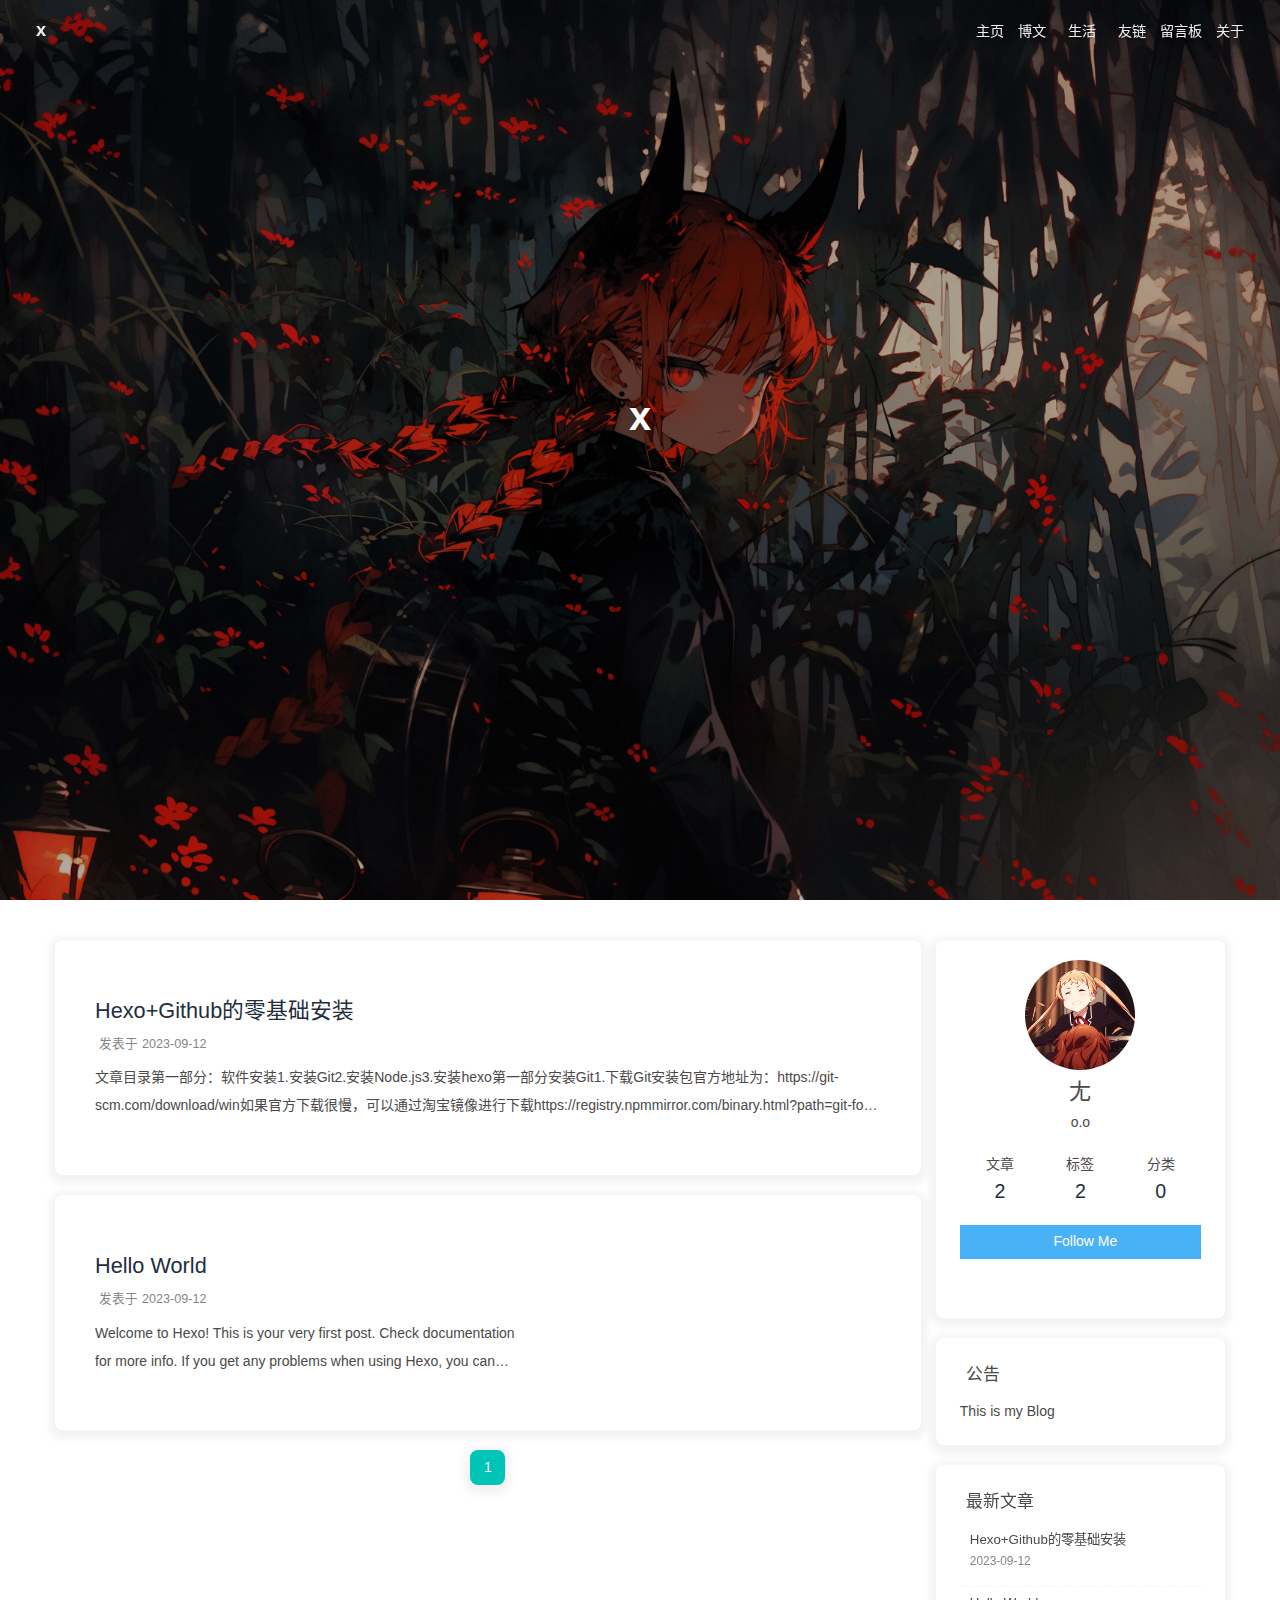
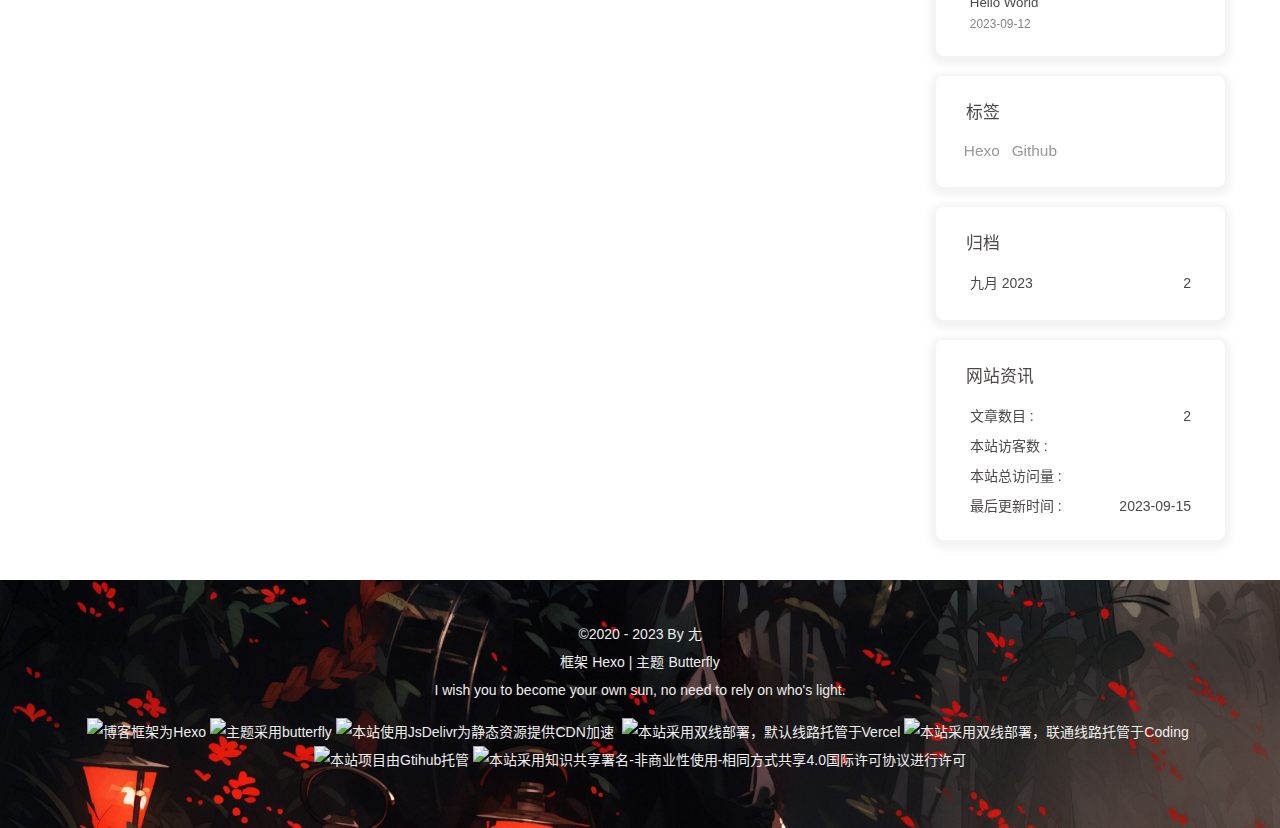
==== index.html @ 746f525b "Site updated: 2023-09-15 11:22:36" ====
<!DOCTYPE html><html lang="zh-CN" data-theme="light"><head><meta charset="UTF-8"><meta http-equiv="X-UA-Compatible" content="IE=edge"><meta name="viewport" content="width=device-width, initial-scale=1.0,viewport-fit=cover"><title>x</title><meta name="author" content="尢"><meta name="copyright" content="尢"><meta name="format-detection" content="telephone=no"><meta name="theme-color" content="#ffffff"><meta name="description" content="o.o">
<meta property="og:type" content="website">
<meta property="og:title" content="x">
<meta property="og:url" content="http://example.com/index.html">
<meta property="og:site_name" content="x">
<meta property="og:description" content="o.o">
<meta property="og:locale" content="zh_CN">
<meta property="og:image" content="http://example.com/img/2.gif">
<meta property="article:author" content="尢">
<meta name="twitter:card" content="summary">
<meta name="twitter:image" content="http://example.com/img/2.gif"><link rel="shortcut icon" href="/img/logo.png"><link rel="canonical" href="http://example.com/index.html"><link rel="preconnect" href="//cdn.jsdelivr.net"/><link rel="preconnect" href="//busuanzi.ibruce.info"/><link rel="stylesheet" href="/css/index.css"><link rel="stylesheet" href="https://cdn.jsdelivr.net/npm/@fortawesome/fontawesome-free/css/all.min.css" media="print" onload="this.media='all'"><link rel="stylesheet" href="https://cdn.jsdelivr.net/npm/@fancyapps/ui/dist/fancybox/fancybox.min.css" media="print" onload="this.media='all'"><script>const GLOBAL_CONFIG = {
  root: '/',
  algolia: undefined,
  localSearch: undefined,
  translate: undefined,
  noticeOutdate: undefined,
  highlight: {"plugin":"highlighjs","highlightCopy":true,"highlightLang":true,"highlightHeightLimit":false},
  copy: {
    success: '复制成功',
    error: '复制错误',
    noSupport: '浏览器不支持'
  },
  relativeDate: {
    homepage: false,
    post: false
  },
  runtime: '',
  dateSuffix: {
    just: '刚刚',
    min: '分钟前',
    hour: '小时前',
    day: '天前',
    month: '个月前'
  },
  copyright: undefined,
  lightbox: 'fancybox',
  Snackbar: undefined,
  source: {
    justifiedGallery: {
      js: 'https://cdn.jsdelivr.net/npm/flickr-justified-gallery/dist/fjGallery.min.js',
      css: 'https://cdn.jsdelivr.net/npm/flickr-justified-gallery/dist/fjGallery.min.css'
    }
  },
  isPhotoFigcaption: false,
  islazyload: false,
  isAnchor: false,
  percent: {
    toc: true,
    rightside: false,
  },
  autoDarkmode: false
}</script><script id="config-diff">var GLOBAL_CONFIG_SITE = {
  title: 'x',
  isPost: false,
  isHome: true,
  isHighlightShrink: false,
  isToc: false,
  postUpdate: '2023-09-15 11:22:35'
}</script><noscript><style type="text/css">
  #nav {
    opacity: 1
  }
  .justified-gallery img {
    opacity: 1
  }

  #recent-posts time,
  #post-meta time {
    display: inline !important
  }
</style></noscript><script>(win=>{
    win.saveToLocal = {
      set: function setWithExpiry(key, value, ttl) {
        if (ttl === 0) return
        const now = new Date()
        const expiryDay = ttl * 86400000
        const item = {
          value: value,
          expiry: now.getTime() + expiryDay,
        }
        localStorage.setItem(key, JSON.stringify(item))
      },

      get: function getWithExpiry(key) {
        const itemStr = localStorage.getItem(key)

        if (!itemStr) {
          return undefined
        }
        const item = JSON.parse(itemStr)
        const now = new Date()

        if (now.getTime() > item.expiry) {
          localStorage.removeItem(key)
          return undefined
        }
        return item.value
      }
    }
  
    win.getScript = url => new Promise((resolve, reject) => {
      const script = document.createElement('script')
      script.src = url
      script.async = true
      script.onerror = reject
      script.onload = script.onreadystatechange = function() {
        const loadState = this.readyState
        if (loadState && loadState !== 'loaded' && loadState !== 'complete') return
        script.onload = script.onreadystatechange = null
        resolve()
      }
      document.head.appendChild(script)
    })
  
    win.getCSS = (url,id = false) => new Promise((resolve, reject) => {
      const link = document.createElement('link')
      link.rel = 'stylesheet'
      link.href = url
      if (id) link.id = id
      link.onerror = reject
      link.onload = link.onreadystatechange = function() {
        const loadState = this.readyState
        if (loadState && loadState !== 'loaded' && loadState !== 'complete') return
        link.onload = link.onreadystatechange = null
        resolve()
      }
      document.head.appendChild(link)
    })
  
      win.activateDarkMode = function () {
        document.documentElement.setAttribute('data-theme', 'dark')
        if (document.querySelector('meta[name="theme-color"]') !== null) {
          document.querySelector('meta[name="theme-color"]').setAttribute('content', '#0d0d0d')
        }
      }
      win.activateLightMode = function () {
        document.documentElement.setAttribute('data-theme', 'light')
        if (document.querySelector('meta[name="theme-color"]') !== null) {
          document.querySelector('meta[name="theme-color"]').setAttribute('content', '#ffffff')
        }
      }
      const t = saveToLocal.get('theme')
    
          if (t === 'dark') activateDarkMode()
          else if (t === 'light') activateLightMode()
        
      const asideStatus = saveToLocal.get('aside-status')
      if (asideStatus !== undefined) {
        if (asideStatus === 'hide') {
          document.documentElement.classList.add('hide-aside')
        } else {
          document.documentElement.classList.remove('hide-aside')
        }
      }
    
    const detectApple = () => {
      if(/iPad|iPhone|iPod|Macintosh/.test(navigator.userAgent)){
        document.documentElement.classList.add('apple')
      }
    }
    detectApple()
    })(window)</script><link rel="stylesheet" href="/css/shadow.css"><link rel="stylesheet" href="https://cdn.jsdelivr.net/gh/sviptzk/[email protected]/butterfly/css/plugins.min.css"><meta name="generator" content="Hexo 6.3.0"></head><body><div id="web_bg"></div><div id="sidebar"><div id="menu-mask"></div><div id="sidebar-menus"><div class="avatar-img is-center"><img src="/img/2.gif" onerror="onerror=null;src='/img/friend_404.gif'" alt="avatar"/></div><div class="sidebar-site-data site-data is-center"><a href="/archives/"><div class="headline">文章</div><div class="length-num">2</div></a><a href="/tags/"><div class="headline">标签</div><div class="length-num">2</div></a><a href="/categories/"><div class="headline">分类</div><div class="length-num">0</div></a></div><hr class="custom-hr"/><div class="menus_items"><div class="menus_item"><a class="site-page" href="/"><i class="fa-fw fa fa-home"></i><span> 主页</span></a></div><div class="menus_item"><a class="site-page group" href="javascript:void(0);"><i class="fa-fw fa fa-graduation-cap"></i><span> 博文</span><i class="fas fa-chevron-down"></i></a><ul class="menus_item_child"><li><a class="site-page child" href="/%E5%BD%92%E6%A1%A3"><i class="fa-fw /archives/"></i><span> 0</span></a></li><li><a class="site-page child" href="/%E5%88%86%E7%B1%BB"><i class="fa-fw /categories/"></i><span> 1</span></a></li><li><a class="site-page child" href="/%E6%A0%87%E7%AD%BE"><i class="fa-fw /tags/"></i><span> 2</span></a></li></ul></div><div class="menus_item"><a class="site-page group" href="javascript:void(0);"><i class="fa-fw fa fa-diamond"></i><span> 生活</span><i class="fas fa-chevron-down"></i></a><ul class="menus_item_child"><li><a class="site-page child" href="/%E8%AF%B4%E8%AF%B4"><i class="fa-fw /shuoshuo/"></i><span> 0</span></a></li><li><a class="site-page child" href="/%E7%9B%B8%E5%86%8C"><i class="fa-fw /photos/"></i><span> 1</span></a></li></ul></div><div class="menus_item"><a class="site-page" href="/links/"><i class="fa-fw fa fa-link"></i><span> 友链</span></a></div><div class="menus_item"><a class="site-page" href="/comment/"><i class="fa-fw fa fa-paper-plane"></i><span> 留言板</span></a></div><div class="menus_item"><a class="site-page" href="/about/"><i class="fa-fw fa fa-heart"></i><span> 关于</span></a></div></div></div></div><div class="page" id="body-wrap"><header class="full_page" id="page-header" style="background-image: url('/img/1.jpg')"><nav id="nav"><span id="blog-info"><a href="/" title="x"><span class="site-name">x</span></a></span><div id="menus"><div class="menus_items"><div class="menus_item"><a class="site-page" href="/"><i class="fa-fw fa fa-home"></i><span> 主页</span></a></div><div class="menus_item"><a class="site-page group" href="javascript:void(0);"><i class="fa-fw fa fa-graduation-cap"></i><span> 博文</span><i class="fas fa-chevron-down"></i></a><ul class="menus_item_child"><li><a class="site-page child" href="/%E5%BD%92%E6%A1%A3"><i class="fa-fw /archives/"></i><span> 0</span></a></li><li><a class="site-page child" href="/%E5%88%86%E7%B1%BB"><i class="fa-fw /categories/"></i><span> 1</span></a></li><li><a class="site-page child" href="/%E6%A0%87%E7%AD%BE"><i class="fa-fw /tags/"></i><span> 2</span></a></li></ul></div><div class="menus_item"><a class="site-page group" href="javascript:void(0);"><i class="fa-fw fa fa-diamond"></i><span> 生活</span><i class="fas fa-chevron-down"></i></a><ul class="menus_item_child"><li><a class="site-page child" href="/%E8%AF%B4%E8%AF%B4"><i class="fa-fw /shuoshuo/"></i><span> 0</span></a></li><li><a class="site-page child" href="/%E7%9B%B8%E5%86%8C"><i class="fa-fw /photos/"></i><span> 1</span></a></li></ul></div><div class="menus_item"><a class="site-page" href="/links/"><i class="fa-fw fa fa-link"></i><span> 友链</span></a></div><div class="menus_item"><a class="site-page" href="/comment/"><i class="fa-fw fa fa-paper-plane"></i><span> 留言板</span></a></div><div class="menus_item"><a class="site-page" href="/about/"><i class="fa-fw fa fa-heart"></i><span> 关于</span></a></div></div><div id="toggle-menu"><a class="site-page" href="javascript:void(0);"><i class="fas fa-bars fa-fw"></i></a></div></div></nav><div id="site-info"><h1 id="site-title">x</h1><div id="site_social_icons"><a class="social-icon" href="https://github.com/gdyou" target="_blank" title="Github"><i class="fab fa-github"></i></a><a class="social-icon" href="mailto:1973807205@qq.com" target="_blank" title="Email"><i class="fas fa-envelope"></i></a></div></div><div id="scroll-down"><i class="fas fa-angle-down scroll-down-effects"></i></div></header><main class="layout" id="content-inner"><div class="recent-posts" id="recent-posts"><div class="recent-post-item"><div class="recent-post-info no-cover"><a class="article-title" href="/2023/09/12/Java%E5%AD%A6%E4%B9%A0/" title="Hexo+Github的零基础安装">Hexo+Github的零基础安装</a><div class="article-meta-wrap"><span class="post-meta-date"><i class="far fa-calendar-alt"></i><span class="article-meta-label">发表于</span><time datetime="2023-09-12T15:02:37.000Z" title="发表于 2023-09-12 23:02:37">2023-09-12</time></span></div><div class="content">文章目录第一部分：软件安装1.安装Git2.安装Node.js3.安装hexo第一部分安装Git1.下载Git安装包官方地址为：https://git-scm.com/download/win如果官方下载很慢，可以通过淘宝镜像进行下载https://registry.npmmirror.com/binary.html?path=git-for-windows/
2.下载完成后，双击下载 
3.选择安装目录 
4.选择组件 
5.开始菜单目录名设置 
6.选择使用命令行
7.以下三步默认，直接点击下一步
8.安装完成
9.检验是否安装成功1.右击鼠标会出现以下gitbash等打开方式2.按住Win+r键，打开cmd，输入：
1git -v

安装Node.js1.下载Node.js安装包官方地址:https://nodejs.org/en 
2.下载完成后，双击下载 
3.选择安装目录，并成功安装 
4.检验是否安装成功按住Win+r键，打开cmd，输入：
1node -v
</div></div></div><div class="recent-post-item"><div class="recent-post-info"><a class="article-title" href="/2023/09/12/hello-world/" title="Hello World">Hello World</a><div class="article-meta-wrap"><span class="post-meta-date"><i class="far fa-calendar-alt"></i><span class="article-meta-label">发表于</span><time datetime="2023-09-12T13:14:47.873Z" title="发表于 2023-09-12 21:14:47">2023-09-12</time></span></div><div class="content">Welcome to Hexo! This is your very first post. Check documentation for more info. If you get any problems when using Hexo, you can find the answer in troubleshooting or you can ask me on GitHub.
Quick StartCreate a new post1$ hexo new &quot;My New Post&quot;

More info: Writing
Run server1$ hexo server

More info: Server
Generate static files1$ hexo generate

More info: Generating
Deploy to remote sites1$ hexo deploy

More info: Deployment
</div></div></div><nav id="pagination"><div class="pagination"><span class="page-number current">1</span></div></nav></div><div class="aside-content" id="aside-content"><div class="card-widget card-info"><div class="is-center"><div class="avatar-img"><img src="/img/2.gif" onerror="this.onerror=null;this.src='/img/friend_404.gif'" alt="avatar"/></div><div class="author-info__name">尢</div><div class="author-info__description">o.o</div></div><div class="card-info-data site-data is-center"><a href="/archives/"><div class="headline">文章</div><div class="length-num">2</div></a><a href="/tags/"><div class="headline">标签</div><div class="length-num">2</div></a><a href="/categories/"><div class="headline">分类</div><div class="length-num">0</div></a></div><a id="card-info-btn" target="_blank" rel="noopener" href="https://github.com/xxxxxx"><i class="fab fa-github"></i><span>Follow Me</span></a><div class="card-info-social-icons is-center"><a class="social-icon" href="https://github.com/gdyou" target="_blank" title="Github"><i class="fab fa-github"></i></a><a class="social-icon" href="mailto:1973807205@qq.com" target="_blank" title="Email"><i class="fas fa-envelope"></i></a></div></div><div class="card-widget card-announcement"><div class="item-headline"><i class="fas fa-bullhorn fa-shake"></i><span>公告</span></div><div class="announcement_content">This is my Blog</div></div><div class="sticky_layout"><div class="card-widget card-recent-post"><div class="item-headline"><i class="fas fa-history"></i><span>最新文章</span></div><div class="aside-list"><div class="aside-list-item no-cover"><div class="content"><a class="title" href="/2023/09/12/Java%E5%AD%A6%E4%B9%A0/" title="Hexo+Github的零基础安装">Hexo+Github的零基础安装</a><time datetime="2023-09-12T15:02:37.000Z" title="发表于 2023-09-12 23:02:37">2023-09-12</time></div></div><div class="aside-list-item"><div class="content"><a class="title" href="/2023/09/12/hello-world/" title="Hello World">Hello World</a><time datetime="2023-09-12T13:14:47.873Z" title="发表于 2023-09-12 21:14:47">2023-09-12</time></div></div></div></div><div class="card-widget card-tags"><div class="item-headline"><i class="fas fa-tags"></i><span>标签</span></div><div class="card-tag-cloud"><a href="/tags/Hexo/" style="font-size: 1.1em; color: #999">Hexo</a> <a href="/tags/Github/" style="font-size: 1.1em; color: #999">Github</a></div></div><div class="card-widget card-archives"><div class="item-headline"><i class="fas fa-archive"></i><span>归档</span></div><ul class="card-archive-list"><li class="card-archive-list-item"><a class="card-archive-list-link" href="/archives/2023/09/"><span class="card-archive-list-date">九月 2023</span><span class="card-archive-list-count">2</span></a></li></ul></div><div class="card-widget card-webinfo"><div class="item-headline"><i class="fas fa-chart-line"></i><span>网站资讯</span></div><div class="webinfo"><div class="webinfo-item"><div class="item-name">文章数目 :</div><div class="item-count">2</div></div><div class="webinfo-item"><div class="item-name">本站访客数 :</div><div class="item-count" id="busuanzi_value_site_uv"><i class="fa-solid fa-spinner fa-spin"></i></div></div><div class="webinfo-item"><div class="item-name">本站总访问量 :</div><div class="item-count" id="busuanzi_value_site_pv"><i class="fa-solid fa-spinner fa-spin"></i></div></div><div class="webinfo-item"><div class="item-name">最后更新时间 :</div><div class="item-count" id="last-push-date" data-lastPushDate="2023-09-15T03:22:35.268Z"><i class="fa-solid fa-spinner fa-spin"></i></div></div></div></div></div></div></main><footer id="footer" style="background-image: url('/img/1.jpg')"><div id="footer-wrap"><div class="copyright">&copy;2020 - 2023 By 尢</div><div class="framework-info"><span>框架 </span><a target="_blank" rel="noopener" href="https://hexo.io">Hexo</a><span class="footer-separator">|</span><span>主题 </span><a target="_blank" rel="noopener" href="https://github.com/jerryc127/hexo-theme-butterfly">Butterfly</a></div><div class="footer_custom_text">I wish you to become your own sun, no need to rely on who's light.<p><a target="_blank" href="https://hexo.io/"><img src="https://img.shields.io/badge/Frame-Hexo-blue?style=flat&logo=hexo" title="博客框架为Hexo"></a>&nbsp;<a target="_blank" href="https://butterfly.js.org/"><img src="https://img.shields.io/badge/Theme-Butterfly-6513df?style=flat&logo=bitdefender" title="主题采用butterfly"></a>&nbsp;<a target="_blank" href="https://www.jsdelivr.com/"><img src="https://img.shields.io/badge/CDN-jsDelivr-orange?style=flat&logo=jsDelivr" title="本站使用JsDelivr为静态资源提供CDN加速"></a> &nbsp;<a target="_blank" href="https://vercel.com/ "><img src="https://img.shields.io/badge/Hosted-Vervel-brightgreen?style=flat&logo=Vercel" title="本站采用双线部署，默认线路托管于Vercel"></a>&nbsp;<a target="_blank" href="https://vercel.com/ "><img src="https://img.shields.io/badge/Hosted-Coding-0cedbe?style=flat&logo=Codio" title="本站采用双线部署，联通线路托管于Coding"></a>&nbsp;<a target="_blank" href="https://github.com/"><img src="https://img.shields.io/badge/Source-Github-d021d6?style=flat&logo=GitHub" title="本站项目由Gtihub托管"></a>&nbsp;<a target="_blank" href="http://creativecommons.org/licenses/by-nc-sa/4.0/"><img src="https://img.shields.io/badge/Copyright-BY--NC--SA%204.0-d42328?style=flat&logo=Claris" title="本站采用知识共享署名-非商业性使用-相同方式共享4.0国际许可协议进行许可"></a></p></div></div></footer></div><div id="rightside"><div id="rightside-config-hide"><button id="darkmode" type="button" title="浅色和深色模式转换"><i class="fas fa-adjust"></i></button><button id="hide-aside-btn" type="button" title="单栏和双栏切换"><i class="fas fa-arrows-alt-h"></i></button></div><div id="rightside-config-show"><button id="rightside_config" type="button" title="设置"><i class="fas fa-cog fa-spin"></i></button><button id="go-up" type="button" title="回到顶部"><span class="scroll-percent"></span><i class="fas fa-arrow-up"></i></button></div></div><div><script src="/js/utils.js"></script><script src="/js/main.js"></script><script src="https://cdn.jsdelivr.net/npm/@fancyapps/ui/dist/fancybox/fancybox.umd.min.js"></script><div class="js-pjax"></div><script src="/js/shadow.js"></script><script src="https://myhkw.cn/player/js/player.js" id="myhk" key="159611061656" m="1"></script><script id="click-heart" src="https://cdn.jsdelivr.net/npm/butterfly-extsrc/dist/click-heart.min.js" async="async" mobile="true"></script><script async data-pjax src="//busuanzi.ibruce.info/busuanzi/2.3/busuanzi.pure.mini.js"></script></div></body></html>
---- css/shadow.css ----
/* 彩带 */
.card-info-avatar:hover {
    background: url(https://cdn.jsdelivr.net/gh/rigodlee/BLOGCDN/img/H3342af90d24b4d62b9bbfec9688ccc25M.gif);
  }
  
  /* 花 */
  /* .card-info-avatar:hover {
    background: url(https://cdn.jsdelivr.net/gh/rigodlee/BLOGCDN/img/20200530181856.gif);
  } */
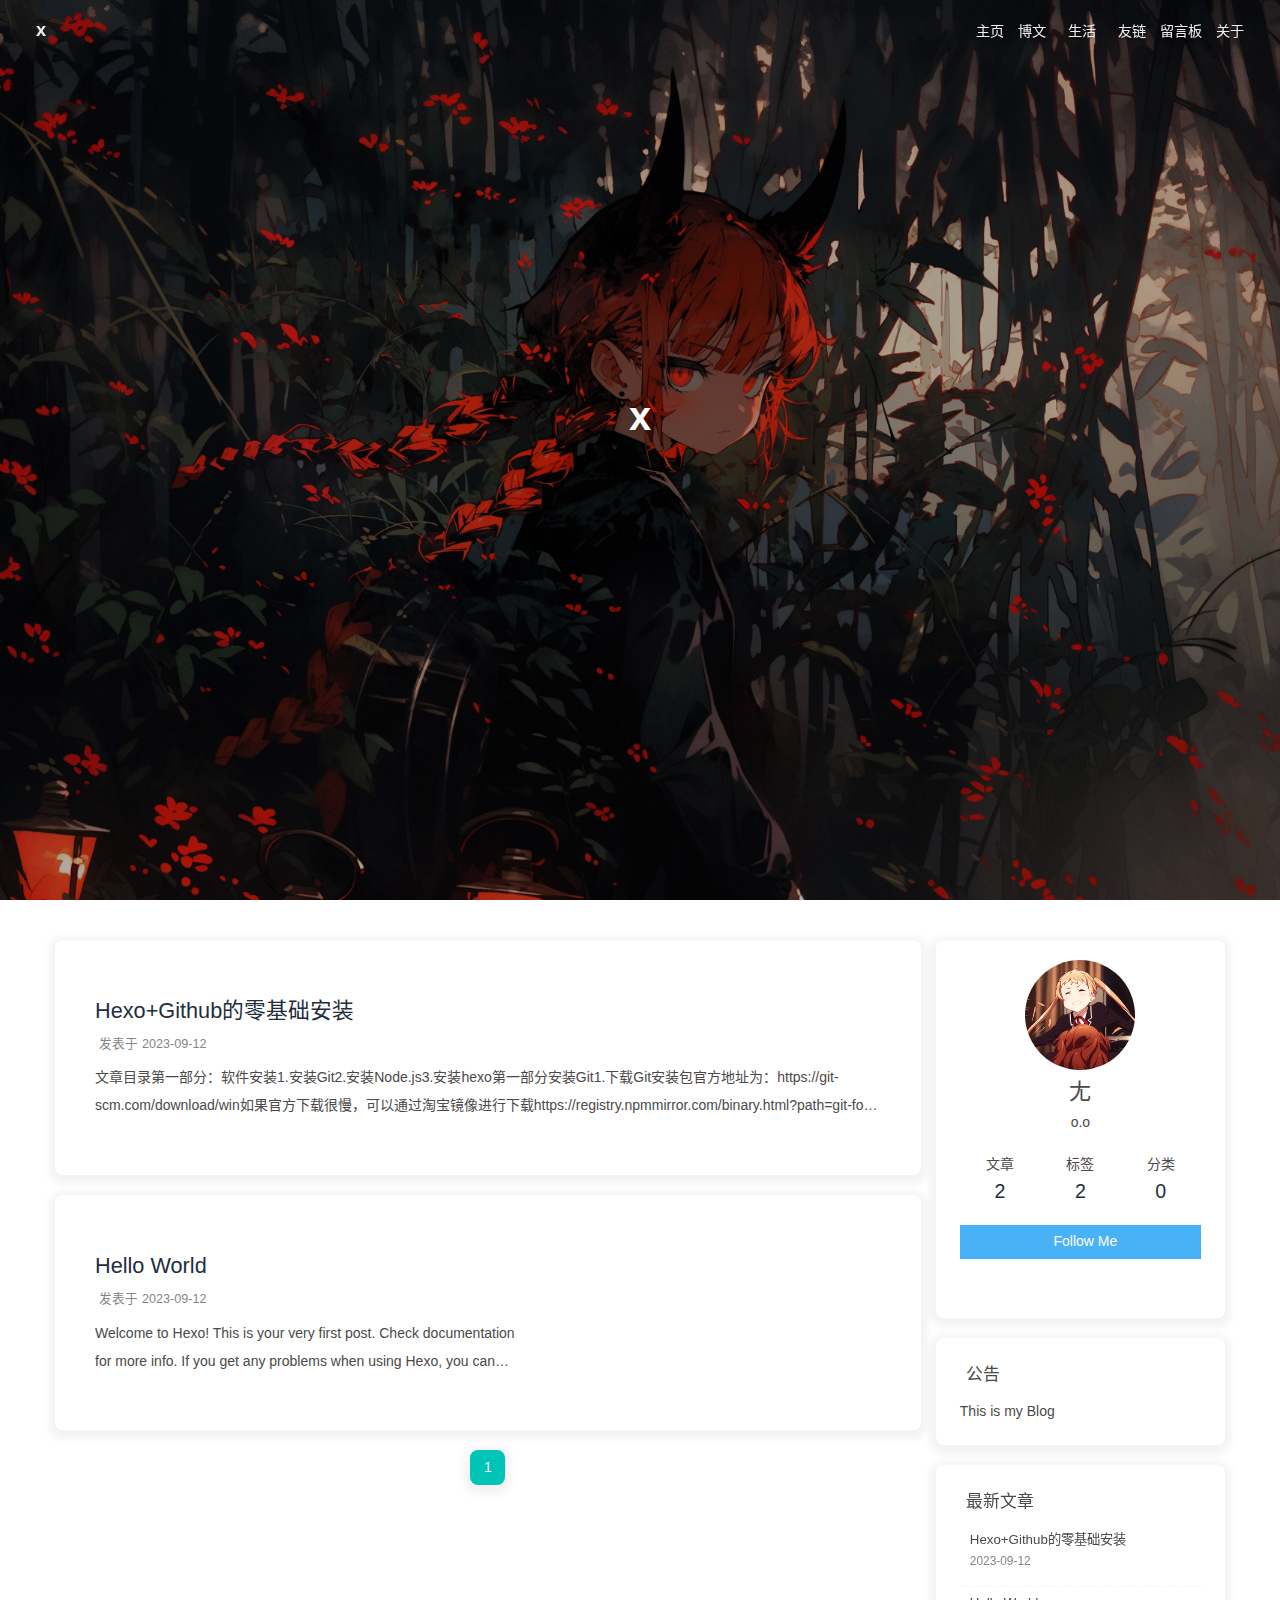
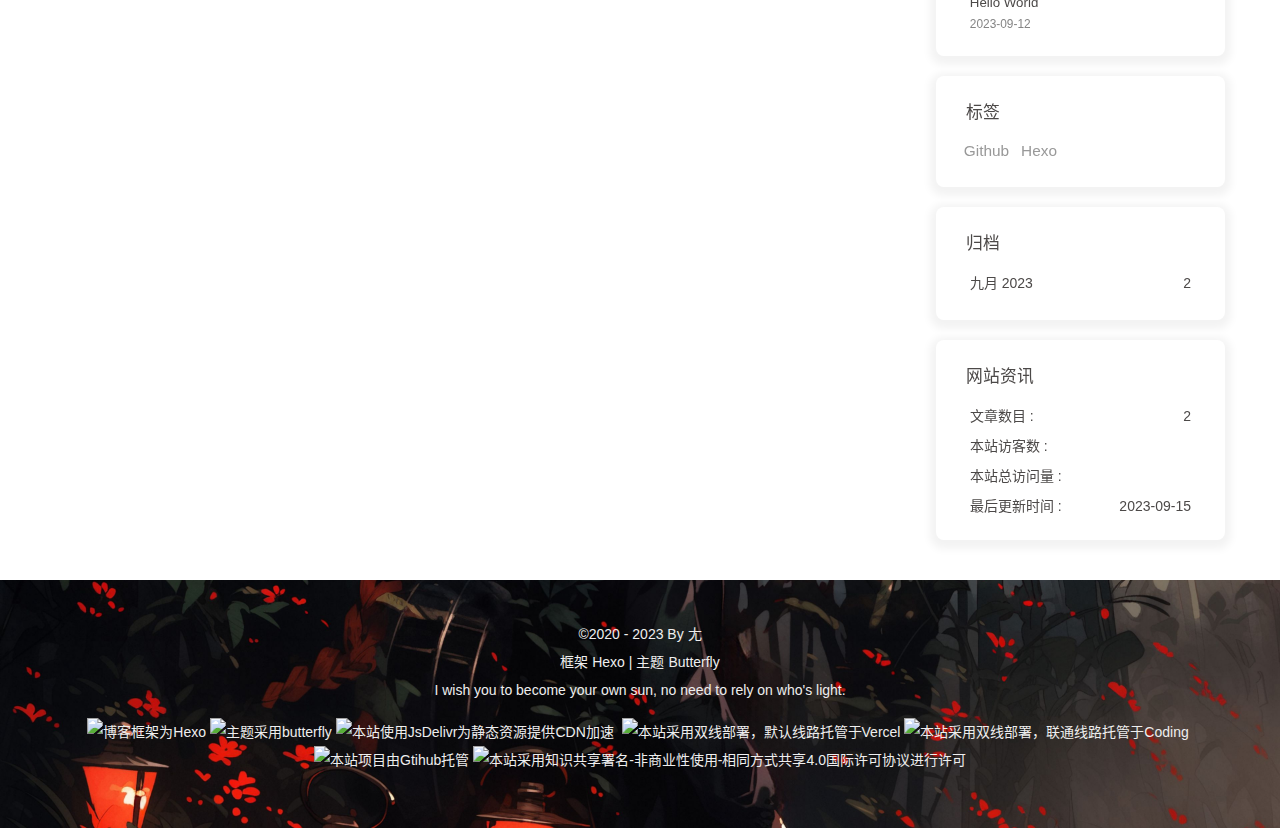
==== commit bf40326d: "Site updated: 2023-09-15 11:24:54" ====
--- a/index.html
+++ b/index.html
@@ -55,7 +55,7 @@
   isHome: true,
   isHighlightShrink: false,
   isToc: false,
-  postUpdate: '2023-09-15 11:22:35'
+  postUpdate: '2023-09-15 11:24:45'
 }</script><noscript><style type="text/css">
   #nav {
     opacity: 1
@@ -188,4 +188,4 @@
 Deploy to remote sites1$ hexo deploy
 
 More info: Deployment
-</div></div></div><nav id="pagination"><div class="pagination"><span class="page-number current">1</span></div></nav></div><div class="aside-content" id="aside-content"><div class="card-widget card-info"><div class="is-center"><div class="avatar-img"><img src="/img/2.gif" onerror="this.onerror=null;this.src='/img/friend_404.gif'" alt="avatar"/></div><div class="author-info__name">尢</div><div class="author-info__description">o.o</div></div><div class="card-info-data site-data is-center"><a href="/archives/"><div class="headline">文章</div><div class="length-num">2</div></a><a href="/tags/"><div class="headline">标签</div><div class="length-num">2</div></a><a href="/categories/"><div class="headline">分类</div><div class="length-num">0</div></a></div><a id="card-info-btn" target="_blank" rel="noopener" href="https://github.com/xxxxxx"><i class="fab fa-github"></i><span>Follow Me</span></a><div class="card-info-social-icons is-center"><a class="social-icon" href="https://github.com/gdyou" target="_blank" title="Github"><i class="fab fa-github"></i></a><a class="social-icon" href="mailto:1973807205@qq.com" target="_blank" title="Email"><i class="fas fa-envelope"></i></a></div></div><div class="card-widget card-announcement"><div class="item-headline"><i class="fas fa-bullhorn fa-shake"></i><span>公告</span></div><div class="announcement_content">This is my Blog</div></div><div class="sticky_layout"><div class="card-widget card-recent-post"><div class="item-headline"><i class="fas fa-history"></i><span>最新文章</span></div><div class="aside-list"><div class="aside-list-item no-cover"><div class="content"><a class="title" href="/2023/09/12/Java%E5%AD%A6%E4%B9%A0/" title="Hexo+Github的零基础安装">Hexo+Github的零基础安装</a><time datetime="2023-09-12T15:02:37.000Z" title="发表于 2023-09-12 23:02:37">2023-09-12</time></div></div><div class="aside-list-item"><div class="content"><a class="title" href="/2023/09/12/hello-world/" title="Hello World">Hello World</a><time datetime="2023-09-12T13:14:47.873Z" title="发表于 2023-09-12 21:14:47">2023-09-12</time></div></div></div></div><div class="card-widget card-tags"><div class="item-headline"><i class="fas fa-tags"></i><span>标签</span></div><div class="card-tag-cloud"><a href="/tags/Hexo/" style="font-size: 1.1em; color: #999">Hexo</a> <a href="/tags/Github/" style="font-size: 1.1em; color: #999">Github</a></div></div><div class="card-widget card-archives"><div class="item-headline"><i class="fas fa-archive"></i><span>归档</span></div><ul class="card-archive-list"><li class="card-archive-list-item"><a class="card-archive-list-link" href="/archives/2023/09/"><span class="card-archive-list-date">九月 2023</span><span class="card-archive-list-count">2</span></a></li></ul></div><div class="card-widget card-webinfo"><div class="item-headline"><i class="fas fa-chart-line"></i><span>网站资讯</span></div><div class="webinfo"><div class="webinfo-item"><div class="item-name">文章数目 :</div><div class="item-count">2</div></div><div class="webinfo-item"><div class="item-name">本站访客数 :</div><div class="item-count" id="busuanzi_value_site_uv"><i class="fa-solid fa-spinner fa-spin"></i></div></div><div class="webinfo-item"><div class="item-name">本站总访问量 :</div><div class="item-count" id="busuanzi_value_site_pv"><i class="fa-solid fa-spinner fa-spin"></i></div></div><div class="webinfo-item"><div class="item-name">最后更新时间 :</div><div class="item-count" id="last-push-date" data-lastPushDate="2023-09-15T03:22:35.268Z"><i class="fa-solid fa-spinner fa-spin"></i></div></div></div></div></div></div></main><footer id="footer" style="background-image: url('/img/1.jpg')"><div id="footer-wrap"><div class="copyright">&copy;2020 - 2023 By 尢</div><div class="framework-info"><span>框架 </span><a target="_blank" rel="noopener" href="https://hexo.io">Hexo</a><span class="footer-separator">|</span><span>主题 </span><a target="_blank" rel="noopener" href="https://github.com/jerryc127/hexo-theme-butterfly">Butterfly</a></div><div class="footer_custom_text">I wish you to become your own sun, no need to rely on who's light.<p><a target="_blank" href="https://hexo.io/"><img src="https://img.shields.io/badge/Frame-Hexo-blue?style=flat&logo=hexo" title="博客框架为Hexo"></a>&nbsp;<a target="_blank" href="https://butterfly.js.org/"><img src="https://img.shields.io/badge/Theme-Butterfly-6513df?style=flat&logo=bitdefender" title="主题采用butterfly"></a>&nbsp;<a target="_blank" href="https://www.jsdelivr.com/"><img src="https://img.shields.io/badge/CDN-jsDelivr-orange?style=flat&logo=jsDelivr" title="本站使用JsDelivr为静态资源提供CDN加速"></a> &nbsp;<a target="_blank" href="https://vercel.com/ "><img src="https://img.shields.io/badge/Hosted-Vervel-brightgreen?style=flat&logo=Vercel" title="本站采用双线部署，默认线路托管于Vercel"></a>&nbsp;<a target="_blank" href="https://vercel.com/ "><img src="https://img.shields.io/badge/Hosted-Coding-0cedbe?style=flat&logo=Codio" title="本站采用双线部署，联通线路托管于Coding"></a>&nbsp;<a target="_blank" href="https://github.com/"><img src="https://img.shields.io/badge/Source-Github-d021d6?style=flat&logo=GitHub" title="本站项目由Gtihub托管"></a>&nbsp;<a target="_blank" href="http://creativecommons.org/licenses/by-nc-sa/4.0/"><img src="https://img.shields.io/badge/Copyright-BY--NC--SA%204.0-d42328?style=flat&logo=Claris" title="本站采用知识共享署名-非商业性使用-相同方式共享4.0国际许可协议进行许可"></a></p></div></div></footer></div><div id="rightside"><div id="rightside-config-hide"><button id="darkmode" type="button" title="浅色和深色模式转换"><i class="fas fa-adjust"></i></button><button id="hide-aside-btn" type="button" title="单栏和双栏切换"><i class="fas fa-arrows-alt-h"></i></button></div><div id="rightside-config-show"><button id="rightside_config" type="button" title="设置"><i class="fas fa-cog fa-spin"></i></button><button id="go-up" type="button" title="回到顶部"><span class="scroll-percent"></span><i class="fas fa-arrow-up"></i></button></div></div><div><script src="/js/utils.js"></script><script src="/js/main.js"></script><script src="https://cdn.jsdelivr.net/npm/@fancyapps/ui/dist/fancybox/fancybox.umd.min.js"></script><div class="js-pjax"></div><script src="/js/shadow.js"></script><script src="https://myhkw.cn/player/js/player.js" id="myhk" key="159611061656" m="1"></script><script id="click-heart" src="https://cdn.jsdelivr.net/npm/butterfly-extsrc/dist/click-heart.min.js" async="async" mobile="true"></script><script async data-pjax src="//busuanzi.ibruce.info/busuanzi/2.3/busuanzi.pure.mini.js"></script></div></body></html>+</div></div></div><nav id="pagination"><div class="pagination"><span class="page-number current">1</span></div></nav></div><div class="aside-content" id="aside-content"><div class="card-widget card-info"><div class="is-center"><div class="avatar-img"><img src="/img/2.gif" onerror="this.onerror=null;this.src='/img/friend_404.gif'" alt="avatar"/></div><div class="author-info__name">尢</div><div class="author-info__description">o.o</div></div><div class="card-info-data site-data is-center"><a href="/archives/"><div class="headline">文章</div><div class="length-num">2</div></a><a href="/tags/"><div class="headline">标签</div><div class="length-num">2</div></a><a href="/categories/"><div class="headline">分类</div><div class="length-num">0</div></a></div><a id="card-info-btn" target="_blank" rel="noopener" href="https://github.com/xxxxxx"><i class="fab fa-github"></i><span>Follow Me</span></a><div class="card-info-social-icons is-center"><a class="social-icon" href="https://github.com/gdyou" target="_blank" title="Github"><i class="fab fa-github"></i></a><a class="social-icon" href="mailto:1973807205@qq.com" target="_blank" title="Email"><i class="fas fa-envelope"></i></a></div></div><div class="card-widget card-announcement"><div class="item-headline"><i class="fas fa-bullhorn fa-shake"></i><span>公告</span></div><div class="announcement_content">This is my Blog</div></div><div class="sticky_layout"><div class="card-widget card-recent-post"><div class="item-headline"><i class="fas fa-history"></i><span>最新文章</span></div><div class="aside-list"><div class="aside-list-item no-cover"><div class="content"><a class="title" href="/2023/09/12/Java%E5%AD%A6%E4%B9%A0/" title="Hexo+Github的零基础安装">Hexo+Github的零基础安装</a><time datetime="2023-09-12T15:02:37.000Z" title="发表于 2023-09-12 23:02:37">2023-09-12</time></div></div><div class="aside-list-item"><div class="content"><a class="title" href="/2023/09/12/hello-world/" title="Hello World">Hello World</a><time datetime="2023-09-12T13:14:47.873Z" title="发表于 2023-09-12 21:14:47">2023-09-12</time></div></div></div></div><div class="card-widget card-tags"><div class="item-headline"><i class="fas fa-tags"></i><span>标签</span></div><div class="card-tag-cloud"><a href="/tags/Github/" style="font-size: 1.1em; color: #999">Github</a> <a href="/tags/Hexo/" style="font-size: 1.1em; color: #999">Hexo</a></div></div><div class="card-widget card-archives"><div class="item-headline"><i class="fas fa-archive"></i><span>归档</span></div><ul class="card-archive-list"><li class="card-archive-list-item"><a class="card-archive-list-link" href="/archives/2023/09/"><span class="card-archive-list-date">九月 2023</span><span class="card-archive-list-count">2</span></a></li></ul></div><div class="card-widget card-webinfo"><div class="item-headline"><i class="fas fa-chart-line"></i><span>网站资讯</span></div><div class="webinfo"><div class="webinfo-item"><div class="item-name">文章数目 :</div><div class="item-count">2</div></div><div class="webinfo-item"><div class="item-name">本站访客数 :</div><div class="item-count" id="busuanzi_value_site_uv"><i class="fa-solid fa-spinner fa-spin"></i></div></div><div class="webinfo-item"><div class="item-name">本站总访问量 :</div><div class="item-count" id="busuanzi_value_site_pv"><i class="fa-solid fa-spinner fa-spin"></i></div></div><div class="webinfo-item"><div class="item-name">最后更新时间 :</div><div class="item-count" id="last-push-date" data-lastPushDate="2023-09-15T03:24:45.418Z"><i class="fa-solid fa-spinner fa-spin"></i></div></div></div></div></div></div></main><footer id="footer" style="background-image: url('/img/1.jpg')"><div id="footer-wrap"><div class="copyright">&copy;2020 - 2023 By 尢</div><div class="framework-info"><span>框架 </span><a target="_blank" rel="noopener" href="https://hexo.io">Hexo</a><span class="footer-separator">|</span><span>主题 </span><a target="_blank" rel="noopener" href="https://github.com/jerryc127/hexo-theme-butterfly">Butterfly</a></div><div class="footer_custom_text">I wish you to become your own sun, no need to rely on who's light.<p><a target="_blank" href="https://hexo.io/"><img src="https://img.shields.io/badge/Frame-Hexo-blue?style=flat&logo=hexo" title="博客框架为Hexo"></a>&nbsp;<a target="_blank" href="https://butterfly.js.org/"><img src="https://img.shields.io/badge/Theme-Butterfly-6513df?style=flat&logo=bitdefender" title="主题采用butterfly"></a>&nbsp;<a target="_blank" href="https://www.jsdelivr.com/"><img src="https://img.shields.io/badge/CDN-jsDelivr-orange?style=flat&logo=jsDelivr" title="本站使用JsDelivr为静态资源提供CDN加速"></a> &nbsp;<a target="_blank" href="https://vercel.com/ "><img src="https://img.shields.io/badge/Hosted-Vervel-brightgreen?style=flat&logo=Vercel" title="本站采用双线部署，默认线路托管于Vercel"></a>&nbsp;<a target="_blank" href="https://vercel.com/ "><img src="https://img.shields.io/badge/Hosted-Coding-0cedbe?style=flat&logo=Codio" title="本站采用双线部署，联通线路托管于Coding"></a>&nbsp;<a target="_blank" href="https://github.com/"><img src="https://img.shields.io/badge/Source-Github-d021d6?style=flat&logo=GitHub" title="本站项目由Gtihub托管"></a>&nbsp;<a target="_blank" href="http://creativecommons.org/licenses/by-nc-sa/4.0/"><img src="https://img.shields.io/badge/Copyright-BY--NC--SA%204.0-d42328?style=flat&logo=Claris" title="本站采用知识共享署名-非商业性使用-相同方式共享4.0国际许可协议进行许可"></a></p></div></div></footer></div><div id="rightside"><div id="rightside-config-hide"><button id="darkmode" type="button" title="浅色和深色模式转换"><i class="fas fa-adjust"></i></button><button id="hide-aside-btn" type="button" title="单栏和双栏切换"><i class="fas fa-arrows-alt-h"></i></button></div><div id="rightside-config-show"><button id="rightside_config" type="button" title="设置"><i class="fas fa-cog fa-spin"></i></button><button id="go-up" type="button" title="回到顶部"><span class="scroll-percent"></span><i class="fas fa-arrow-up"></i></button></div></div><div><script src="/js/utils.js"></script><script src="/js/main.js"></script><script src="https://cdn.jsdelivr.net/npm/@fancyapps/ui/dist/fancybox/fancybox.umd.min.js"></script><div class="js-pjax"></div><script src="/js/shadow.js"></script><script src="https://myhkw.cn/player/js/player.js" id="myhk" key="159611061656" m="1"></script><script id="click-heart" src="https://cdn.jsdelivr.net/npm/butterfly-extsrc/dist/click-heart.min.js" async="async" mobile="true"></script><script async data-pjax src="//busuanzi.ibruce.info/busuanzi/2.3/busuanzi.pure.mini.js"></script></div></body></html>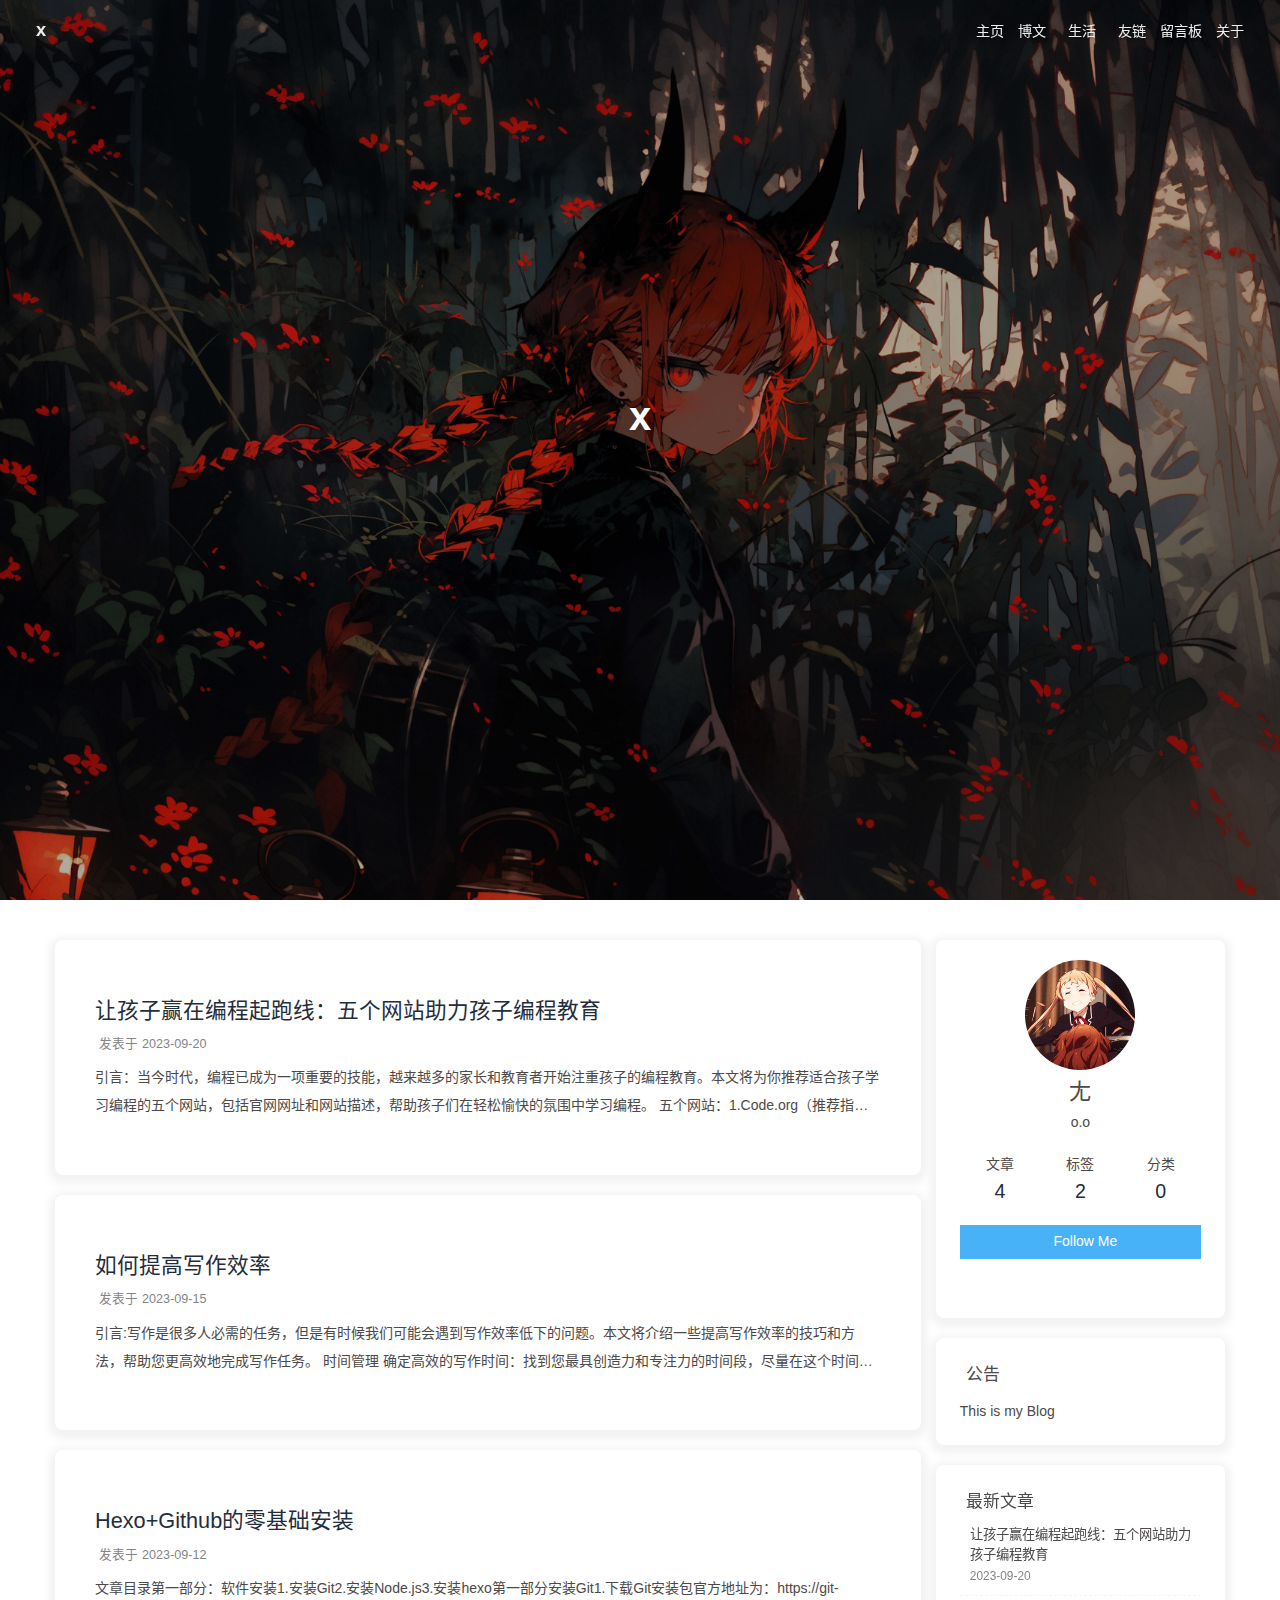
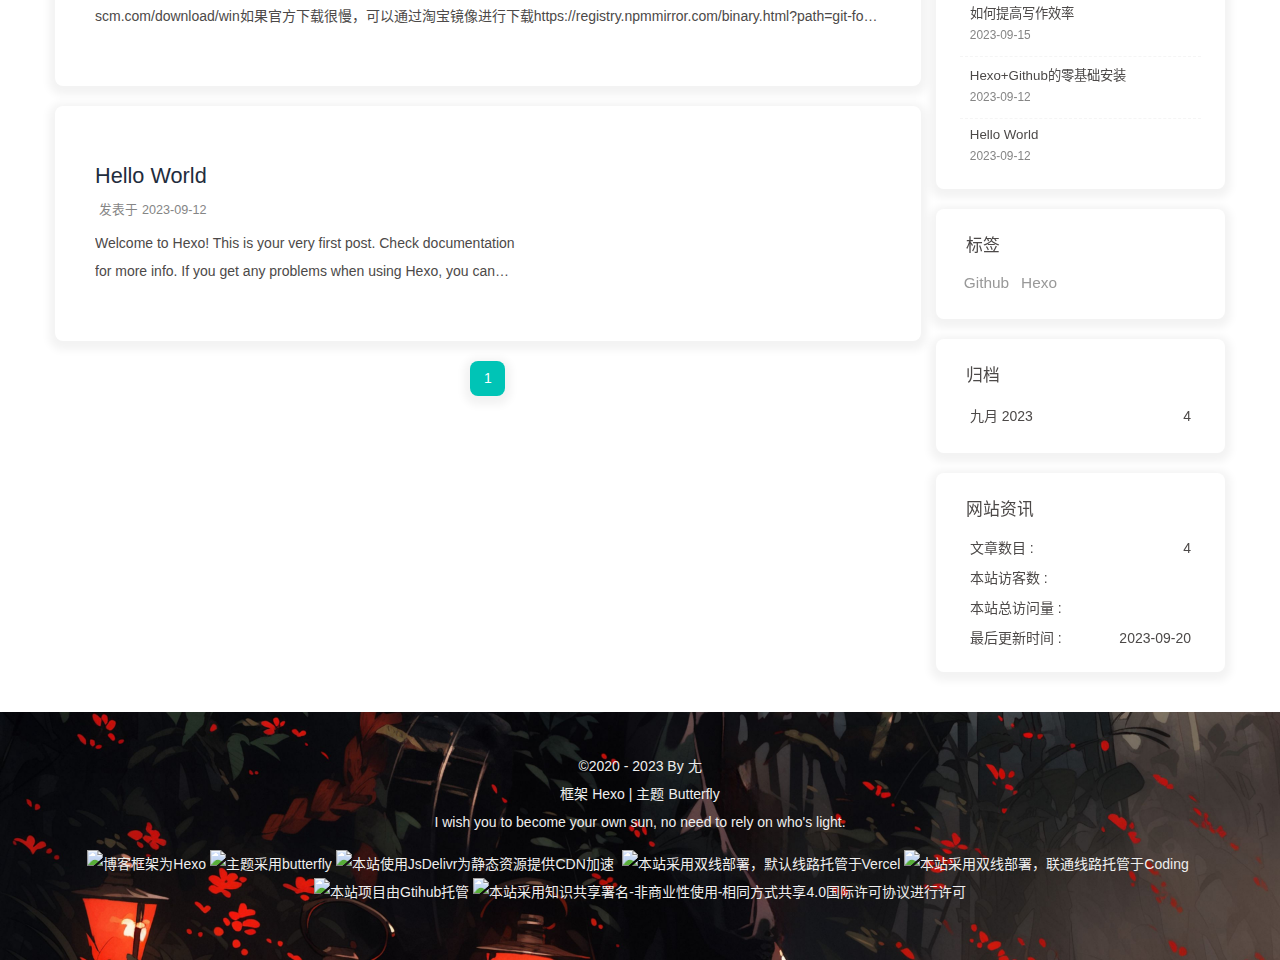
==== commit f35f2ccb: "Site updated: 2023-09-20 11:58:02" ====
--- a/index.html
+++ b/index.html
@@ -55,7 +55,7 @@
   isHome: true,
   isHighlightShrink: false,
   isToc: false,
-  postUpdate: '2023-09-15 11:24:45'
+  postUpdate: '2023-09-20 11:57:57'
 }</script><noscript><style type="text/css">
   #nav {
     opacity: 1
@@ -159,7 +159,26 @@
       }
     }
     detectApple()
-    })(window)</script><link rel="stylesheet" href="/css/shadow.css"><link rel="stylesheet" href="https://cdn.jsdelivr.net/gh/sviptzk/[email protected]/butterfly/css/plugins.min.css"><meta name="generator" content="Hexo 6.3.0"></head><body><div id="web_bg"></div><div id="sidebar"><div id="menu-mask"></div><div id="sidebar-menus"><div class="avatar-img is-center"><img src="/img/2.gif" onerror="onerror=null;src='/img/friend_404.gif'" alt="avatar"/></div><div class="sidebar-site-data site-data is-center"><a href="/archives/"><div class="headline">文章</div><div class="length-num">2</div></a><a href="/tags/"><div class="headline">标签</div><div class="length-num">2</div></a><a href="/categories/"><div class="headline">分类</div><div class="length-num">0</div></a></div><hr class="custom-hr"/><div class="menus_items"><div class="menus_item"><a class="site-page" href="/"><i class="fa-fw fa fa-home"></i><span> 主页</span></a></div><div class="menus_item"><a class="site-page group" href="javascript:void(0);"><i class="fa-fw fa fa-graduation-cap"></i><span> 博文</span><i class="fas fa-chevron-down"></i></a><ul class="menus_item_child"><li><a class="site-page child" href="/%E5%BD%92%E6%A1%A3"><i class="fa-fw /archives/"></i><span> 0</span></a></li><li><a class="site-page child" href="/%E5%88%86%E7%B1%BB"><i class="fa-fw /categories/"></i><span> 1</span></a></li><li><a class="site-page child" href="/%E6%A0%87%E7%AD%BE"><i class="fa-fw /tags/"></i><span> 2</span></a></li></ul></div><div class="menus_item"><a class="site-page group" href="javascript:void(0);"><i class="fa-fw fa fa-diamond"></i><span> 生活</span><i class="fas fa-chevron-down"></i></a><ul class="menus_item_child"><li><a class="site-page child" href="/%E8%AF%B4%E8%AF%B4"><i class="fa-fw /shuoshuo/"></i><span> 0</span></a></li><li><a class="site-page child" href="/%E7%9B%B8%E5%86%8C"><i class="fa-fw /photos/"></i><span> 1</span></a></li></ul></div><div class="menus_item"><a class="site-page" href="/links/"><i class="fa-fw fa fa-link"></i><span> 友链</span></a></div><div class="menus_item"><a class="site-page" href="/comment/"><i class="fa-fw fa fa-paper-plane"></i><span> 留言板</span></a></div><div class="menus_item"><a class="site-page" href="/about/"><i class="fa-fw fa fa-heart"></i><span> 关于</span></a></div></div></div></div><div class="page" id="body-wrap"><header class="full_page" id="page-header" style="background-image: url('/img/1.jpg')"><nav id="nav"><span id="blog-info"><a href="/" title="x"><span class="site-name">x</span></a></span><div id="menus"><div class="menus_items"><div class="menus_item"><a class="site-page" href="/"><i class="fa-fw fa fa-home"></i><span> 主页</span></a></div><div class="menus_item"><a class="site-page group" href="javascript:void(0);"><i class="fa-fw fa fa-graduation-cap"></i><span> 博文</span><i class="fas fa-chevron-down"></i></a><ul class="menus_item_child"><li><a class="site-page child" href="/%E5%BD%92%E6%A1%A3"><i class="fa-fw /archives/"></i><span> 0</span></a></li><li><a class="site-page child" href="/%E5%88%86%E7%B1%BB"><i class="fa-fw /categories/"></i><span> 1</span></a></li><li><a class="site-page child" href="/%E6%A0%87%E7%AD%BE"><i class="fa-fw /tags/"></i><span> 2</span></a></li></ul></div><div class="menus_item"><a class="site-page group" href="javascript:void(0);"><i class="fa-fw fa fa-diamond"></i><span> 生活</span><i class="fas fa-chevron-down"></i></a><ul class="menus_item_child"><li><a class="site-page child" href="/%E8%AF%B4%E8%AF%B4"><i class="fa-fw /shuoshuo/"></i><span> 0</span></a></li><li><a class="site-page child" href="/%E7%9B%B8%E5%86%8C"><i class="fa-fw /photos/"></i><span> 1</span></a></li></ul></div><div class="menus_item"><a class="site-page" href="/links/"><i class="fa-fw fa fa-link"></i><span> 友链</span></a></div><div class="menus_item"><a class="site-page" href="/comment/"><i class="fa-fw fa fa-paper-plane"></i><span> 留言板</span></a></div><div class="menus_item"><a class="site-page" href="/about/"><i class="fa-fw fa fa-heart"></i><span> 关于</span></a></div></div><div id="toggle-menu"><a class="site-page" href="javascript:void(0);"><i class="fas fa-bars fa-fw"></i></a></div></div></nav><div id="site-info"><h1 id="site-title">x</h1><div id="site_social_icons"><a class="social-icon" href="https://github.com/gdyou" target="_blank" title="Github"><i class="fab fa-github"></i></a><a class="social-icon" href="mailto:1973807205@qq.com" target="_blank" title="Email"><i class="fas fa-envelope"></i></a></div></div><div id="scroll-down"><i class="fas fa-angle-down scroll-down-effects"></i></div></header><main class="layout" id="content-inner"><div class="recent-posts" id="recent-posts"><div class="recent-post-item"><div class="recent-post-info no-cover"><a class="article-title" href="/2023/09/12/Java%E5%AD%A6%E4%B9%A0/" title="Hexo+Github的零基础安装">Hexo+Github的零基础安装</a><div class="article-meta-wrap"><span class="post-meta-date"><i class="far fa-calendar-alt"></i><span class="article-meta-label">发表于</span><time datetime="2023-09-12T15:02:37.000Z" title="发表于 2023-09-12 23:02:37">2023-09-12</time></span></div><div class="content">文章目录第一部分：软件安装1.安装Git2.安装Node.js3.安装hexo第一部分安装Git1.下载Git安装包官方地址为：https://git-scm.com/download/win如果官方下载很慢，可以通过淘宝镜像进行下载https://registry.npmmirror.com/binary.html?path=git-for-windows/
+    })(window)</script><link rel="stylesheet" href="/css/shadow.css"><link rel="stylesheet" href="https://cdn.jsdelivr.net/gh/sviptzk/[email protected]/butterfly/css/plugins.min.css"><meta name="generator" content="Hexo 6.3.0"></head><body><div id="web_bg"></div><div id="sidebar"><div id="menu-mask"></div><div id="sidebar-menus"><div class="avatar-img is-center"><img src="/img/2.gif" onerror="onerror=null;src='/img/friend_404.gif'" alt="avatar"/></div><div class="sidebar-site-data site-data is-center"><a href="/archives/"><div class="headline">文章</div><div class="length-num">4</div></a><a href="/tags/"><div class="headline">标签</div><div class="length-num">2</div></a><a href="/categories/"><div class="headline">分类</div><div class="length-num">0</div></a></div><hr class="custom-hr"/><div class="menus_items"><div class="menus_item"><a class="site-page" href="/"><i class="fa-fw fa fa-home"></i><span> 主页</span></a></div><div class="menus_item"><a class="site-page group" href="javascript:void(0);"><i class="fa-fw fa fa-graduation-cap"></i><span> 博文</span><i class="fas fa-chevron-down"></i></a><ul class="menus_item_child"><li><a class="site-page child" href="/%E5%BD%92%E6%A1%A3"><i class="fa-fw /archives/"></i><span> 0</span></a></li><li><a class="site-page child" href="/%E5%88%86%E7%B1%BB"><i class="fa-fw /categories/"></i><span> 1</span></a></li><li><a class="site-page child" href="/%E6%A0%87%E7%AD%BE"><i class="fa-fw /tags/"></i><span> 2</span></a></li></ul></div><div class="menus_item"><a class="site-page group" href="javascript:void(0);"><i class="fa-fw fa fa-diamond"></i><span> 生活</span><i class="fas fa-chevron-down"></i></a><ul class="menus_item_child"><li><a class="site-page child" href="/%E8%AF%B4%E8%AF%B4"><i class="fa-fw /shuoshuo/"></i><span> 0</span></a></li><li><a class="site-page child" href="/%E7%9B%B8%E5%86%8C"><i class="fa-fw /photos/"></i><span> 1</span></a></li></ul></div><div class="menus_item"><a class="site-page" href="/links/"><i class="fa-fw fa fa-link"></i><span> 友链</span></a></div><div class="menus_item"><a class="site-page" href="/comment/"><i class="fa-fw fa fa-paper-plane"></i><span> 留言板</span></a></div><div class="menus_item"><a class="site-page" href="/about/"><i class="fa-fw fa fa-heart"></i><span> 关于</span></a></div></div></div></div><div class="page" id="body-wrap"><header class="full_page" id="page-header" style="background-image: url('/img/1.jpg')"><nav id="nav"><span id="blog-info"><a href="/" title="x"><span class="site-name">x</span></a></span><div id="menus"><div class="menus_items"><div class="menus_item"><a class="site-page" href="/"><i class="fa-fw fa fa-home"></i><span> 主页</span></a></div><div class="menus_item"><a class="site-page group" href="javascript:void(0);"><i class="fa-fw fa fa-graduation-cap"></i><span> 博文</span><i class="fas fa-chevron-down"></i></a><ul class="menus_item_child"><li><a class="site-page child" href="/%E5%BD%92%E6%A1%A3"><i class="fa-fw /archives/"></i><span> 0</span></a></li><li><a class="site-page child" href="/%E5%88%86%E7%B1%BB"><i class="fa-fw /categories/"></i><span> 1</span></a></li><li><a class="site-page child" href="/%E6%A0%87%E7%AD%BE"><i class="fa-fw /tags/"></i><span> 2</span></a></li></ul></div><div class="menus_item"><a class="site-page group" href="javascript:void(0);"><i class="fa-fw fa fa-diamond"></i><span> 生活</span><i class="fas fa-chevron-down"></i></a><ul class="menus_item_child"><li><a class="site-page child" href="/%E8%AF%B4%E8%AF%B4"><i class="fa-fw /shuoshuo/"></i><span> 0</span></a></li><li><a class="site-page child" href="/%E7%9B%B8%E5%86%8C"><i class="fa-fw /photos/"></i><span> 1</span></a></li></ul></div><div class="menus_item"><a class="site-page" href="/links/"><i class="fa-fw fa fa-link"></i><span> 友链</span></a></div><div class="menus_item"><a class="site-page" href="/comment/"><i class="fa-fw fa fa-paper-plane"></i><span> 留言板</span></a></div><div class="menus_item"><a class="site-page" href="/about/"><i class="fa-fw fa fa-heart"></i><span> 关于</span></a></div></div><div id="toggle-menu"><a class="site-page" href="javascript:void(0);"><i class="fas fa-bars fa-fw"></i></a></div></div></nav><div id="site-info"><h1 id="site-title">x</h1><div id="site_social_icons"><a class="social-icon" href="https://github.com/gdyou" target="_blank" title="Github"><i class="fab fa-github"></i></a><a class="social-icon" href="mailto:1973807205@qq.com" target="_blank" title="Email"><i class="fas fa-envelope"></i></a></div></div><div id="scroll-down"><i class="fas fa-angle-down scroll-down-effects"></i></div></header><main class="layout" id="content-inner"><div class="recent-posts" id="recent-posts"><div class="recent-post-item"><div class="recent-post-info no-cover"><a class="article-title" href="/2023/09/20/%E8%AE%A9%E5%AD%A9%E5%AD%90%E8%B5%A2%E5%9C%A8%E7%BC%96%E7%A8%8B%E8%B5%B7%E8%B7%91%E7%BA%BF%EF%BC%9A%E4%BA%94%E4%B8%AA%E7%BD%91%E7%AB%99%E5%8A%A9%E5%8A%9B%E5%AD%A9%E5%AD%90%E7%BC%96%E7%A8%8B%E6%95%99%E8%82%B2/" title="让孩子赢在编程起跑线：五个网站助力孩子编程教育">让孩子赢在编程起跑线：五个网站助力孩子编程教育</a><div class="article-meta-wrap"><span class="post-meta-date"><i class="far fa-calendar-alt"></i><span class="article-meta-label">发表于</span><time datetime="2023-09-20T03:26:06.000Z" title="发表于 2023-09-20 11:26:06">2023-09-20</time></span></div><div class="content">引言：当今时代，编程已成为一项重要的技能，越来越多的家长和教育者开始注重孩子的编程教育。本文将为你推荐适合孩子学习编程的五个网站，包括官网网址和网站描述，帮助孩子们在轻松愉快的氛围中学习编程。
+五个网站：1.Code.org（推荐指数：★★★★☆）官网网址：https://code.org网站描述：Code.org是一个非营利性组织，提供免费的在线编程课程，适合各个年龄阶段的孩子学习编程。该网站与多个知名企业和机构合作，提供了以游戏化学习为主要特色的编程课程，激发孩子们对编程的兴趣。网站详情，如下： 
+2.ScratchJr（推荐指数：★★★★★）官网网址：https://www.scratchjr.org网站描述：ScratchJr是针对年龄在5-7岁的孩子设计的图形化编程应用，帮助他们了解编程的基本概念。该网站提供了丰富的角色、背景、声音等素材，孩子们可以自由组合创作出自己的动画、游戏等作品。网站详情，如下： 
+3.Codecademy（推荐指数：★★★☆☆）官网网址：https://www.codecademy.com网站描述：Codecademy是一个提供在线编程课程的网站，涵 ...</div></div></div><div class="recent-post-item"><div class="recent-post-info no-cover"><a class="article-title" href="/2023/09/15/%E5%A6%82%E4%BD%95%E6%8F%90%E9%AB%98%E5%86%99%E4%BD%9C%E6%95%88%E7%8E%87/" title="如何提高写作效率">如何提高写作效率</a><div class="article-meta-wrap"><span class="post-meta-date"><i class="far fa-calendar-alt"></i><span class="article-meta-label">发表于</span><time datetime="2023-09-15T03:50:58.000Z" title="发表于 2023-09-15 11:50:58">2023-09-15</time></span></div><div class="content">引言:写作是很多人必需的任务，但是有时候我们可能会遇到写作效率低下的问题。本文将介绍一些提高写作效率的技巧和方法，帮助您更高效地完成写作任务。
+时间管理
+确定高效的写作时间：找到您最具创造力和专注力的时间段，尽量在这个时间段内进行写作。
+制定时间表：创建一个写作时间表，明确规划每天或每周的写作时间，并坚持执行。
+
+组织思路
+编写大纲：在开始写作之前，先编写一份详细的大纲。这个大纲将帮助您组织思路、确定文章结构，并使写作过程更流畅。
+使用思维导图：借助思维导图工具，将关键点和相关观点可视化，有助于整理思路和展示文章逻辑。
+
+分段写作
+采用分段写作法：将文章拆分成小块，每次只专注于完成一个段落或一个小节。这样做有助于集中注意力，提高写作效率。
+留白与复查：在写作过程中，不要过分纠结于细节或担心语法错误，留下空白位置并在后续的复查中进行修正。
+
+图片的使用
+插入图片：适当使用图片可以使文章更生动有趣，并帮助读者更好地理解您的观点。请确保图片与文章内容相关，并注明图片来源。
+
+结论:通过合理的时间管理、组织思路和分段写作的技巧，以及适度使用图片，您可以提高写作效率，更好地完成博客文章。希望这些 ...</div></div></div><div class="recent-post-item"><div class="recent-post-info no-cover"><a class="article-title" href="/2023/09/12/Java%E5%AD%A6%E4%B9%A0/" title="Hexo+Github的零基础安装">Hexo+Github的零基础安装</a><div class="article-meta-wrap"><span class="post-meta-date"><i class="far fa-calendar-alt"></i><span class="article-meta-label">发表于</span><time datetime="2023-09-12T15:02:37.000Z" title="发表于 2023-09-12 23:02:37">2023-09-12</time></span></div><div class="content">文章目录第一部分：软件安装1.安装Git2.安装Node.js3.安装hexo第一部分安装Git1.下载Git安装包官方地址为：https://git-scm.com/download/win如果官方下载很慢，可以通过淘宝镜像进行下载https://registry.npmmirror.com/binary.html?path=git-for-windows/
 2.下载完成后，双击下载 
 3.选择安装目录 
 4.选择组件 
@@ -188,4 +207,4 @@
 Deploy to remote sites1$ hexo deploy
 
 More info: Deployment
-</div></div></div><nav id="pagination"><div class="pagination"><span class="page-number current">1</span></div></nav></div><div class="aside-content" id="aside-content"><div class="card-widget card-info"><div class="is-center"><div class="avatar-img"><img src="/img/2.gif" onerror="this.onerror=null;this.src='/img/friend_404.gif'" alt="avatar"/></div><div class="author-info__name">尢</div><div class="author-info__description">o.o</div></div><div class="card-info-data site-data is-center"><a href="/archives/"><div class="headline">文章</div><div class="length-num">2</div></a><a href="/tags/"><div class="headline">标签</div><div class="length-num">2</div></a><a href="/categories/"><div class="headline">分类</div><div class="length-num">0</div></a></div><a id="card-info-btn" target="_blank" rel="noopener" href="https://github.com/xxxxxx"><i class="fab fa-github"></i><span>Follow Me</span></a><div class="card-info-social-icons is-center"><a class="social-icon" href="https://github.com/gdyou" target="_blank" title="Github"><i class="fab fa-github"></i></a><a class="social-icon" href="mailto:1973807205@qq.com" target="_blank" title="Email"><i class="fas fa-envelope"></i></a></div></div><div class="card-widget card-announcement"><div class="item-headline"><i class="fas fa-bullhorn fa-shake"></i><span>公告</span></div><div class="announcement_content">This is my Blog</div></div><div class="sticky_layout"><div class="card-widget card-recent-post"><div class="item-headline"><i class="fas fa-history"></i><span>最新文章</span></div><div class="aside-list"><div class="aside-list-item no-cover"><div class="content"><a class="title" href="/2023/09/12/Java%E5%AD%A6%E4%B9%A0/" title="Hexo+Github的零基础安装">Hexo+Github的零基础安装</a><time datetime="2023-09-12T15:02:37.000Z" title="发表于 2023-09-12 23:02:37">2023-09-12</time></div></div><div class="aside-list-item"><div class="content"><a class="title" href="/2023/09/12/hello-world/" title="Hello World">Hello World</a><time datetime="2023-09-12T13:14:47.873Z" title="发表于 2023-09-12 21:14:47">2023-09-12</time></div></div></div></div><div class="card-widget card-tags"><div class="item-headline"><i class="fas fa-tags"></i><span>标签</span></div><div class="card-tag-cloud"><a href="/tags/Github/" style="font-size: 1.1em; color: #999">Github</a> <a href="/tags/Hexo/" style="font-size: 1.1em; color: #999">Hexo</a></div></div><div class="card-widget card-archives"><div class="item-headline"><i class="fas fa-archive"></i><span>归档</span></div><ul class="card-archive-list"><li class="card-archive-list-item"><a class="card-archive-list-link" href="/archives/2023/09/"><span class="card-archive-list-date">九月 2023</span><span class="card-archive-list-count">2</span></a></li></ul></div><div class="card-widget card-webinfo"><div class="item-headline"><i class="fas fa-chart-line"></i><span>网站资讯</span></div><div class="webinfo"><div class="webinfo-item"><div class="item-name">文章数目 :</div><div class="item-count">2</div></div><div class="webinfo-item"><div class="item-name">本站访客数 :</div><div class="item-count" id="busuanzi_value_site_uv"><i class="fa-solid fa-spinner fa-spin"></i></div></div><div class="webinfo-item"><div class="item-name">本站总访问量 :</div><div class="item-count" id="busuanzi_value_site_pv"><i class="fa-solid fa-spinner fa-spin"></i></div></div><div class="webinfo-item"><div class="item-name">最后更新时间 :</div><div class="item-count" id="last-push-date" data-lastPushDate="2023-09-15T03:24:45.418Z"><i class="fa-solid fa-spinner fa-spin"></i></div></div></div></div></div></div></main><footer id="footer" style="background-image: url('/img/1.jpg')"><div id="footer-wrap"><div class="copyright">&copy;2020 - 2023 By 尢</div><div class="framework-info"><span>框架 </span><a target="_blank" rel="noopener" href="https://hexo.io">Hexo</a><span class="footer-separator">|</span><span>主题 </span><a target="_blank" rel="noopener" href="https://github.com/jerryc127/hexo-theme-butterfly">Butterfly</a></div><div class="footer_custom_text">I wish you to become your own sun, no need to rely on who's light.<p><a target="_blank" href="https://hexo.io/"><img src="https://img.shields.io/badge/Frame-Hexo-blue?style=flat&logo=hexo" title="博客框架为Hexo"></a>&nbsp;<a target="_blank" href="https://butterfly.js.org/"><img src="https://img.shields.io/badge/Theme-Butterfly-6513df?style=flat&logo=bitdefender" title="主题采用butterfly"></a>&nbsp;<a target="_blank" href="https://www.jsdelivr.com/"><img src="https://img.shields.io/badge/CDN-jsDelivr-orange?style=flat&logo=jsDelivr" title="本站使用JsDelivr为静态资源提供CDN加速"></a> &nbsp;<a target="_blank" href="https://vercel.com/ "><img src="https://img.shields.io/badge/Hosted-Vervel-brightgreen?style=flat&logo=Vercel" title="本站采用双线部署，默认线路托管于Vercel"></a>&nbsp;<a target="_blank" href="https://vercel.com/ "><img src="https://img.shields.io/badge/Hosted-Coding-0cedbe?style=flat&logo=Codio" title="本站采用双线部署，联通线路托管于Coding"></a>&nbsp;<a target="_blank" href="https://github.com/"><img src="https://img.shields.io/badge/Source-Github-d021d6?style=flat&logo=GitHub" title="本站项目由Gtihub托管"></a>&nbsp;<a target="_blank" href="http://creativecommons.org/licenses/by-nc-sa/4.0/"><img src="https://img.shields.io/badge/Copyright-BY--NC--SA%204.0-d42328?style=flat&logo=Claris" title="本站采用知识共享署名-非商业性使用-相同方式共享4.0国际许可协议进行许可"></a></p></div></div></footer></div><div id="rightside"><div id="rightside-config-hide"><button id="darkmode" type="button" title="浅色和深色模式转换"><i class="fas fa-adjust"></i></button><button id="hide-aside-btn" type="button" title="单栏和双栏切换"><i class="fas fa-arrows-alt-h"></i></button></div><div id="rightside-config-show"><button id="rightside_config" type="button" title="设置"><i class="fas fa-cog fa-spin"></i></button><button id="go-up" type="button" title="回到顶部"><span class="scroll-percent"></span><i class="fas fa-arrow-up"></i></button></div></div><div><script src="/js/utils.js"></script><script src="/js/main.js"></script><script src="https://cdn.jsdelivr.net/npm/@fancyapps/ui/dist/fancybox/fancybox.umd.min.js"></script><div class="js-pjax"></div><script src="/js/shadow.js"></script><script src="https://myhkw.cn/player/js/player.js" id="myhk" key="159611061656" m="1"></script><script id="click-heart" src="https://cdn.jsdelivr.net/npm/butterfly-extsrc/dist/click-heart.min.js" async="async" mobile="true"></script><script async data-pjax src="//busuanzi.ibruce.info/busuanzi/2.3/busuanzi.pure.mini.js"></script></div></body></html>+</div></div></div><nav id="pagination"><div class="pagination"><span class="page-number current">1</span></div></nav></div><div class="aside-content" id="aside-content"><div class="card-widget card-info"><div class="is-center"><div class="avatar-img"><img src="/img/2.gif" onerror="this.onerror=null;this.src='/img/friend_404.gif'" alt="avatar"/></div><div class="author-info__name">尢</div><div class="author-info__description">o.o</div></div><div class="card-info-data site-data is-center"><a href="/archives/"><div class="headline">文章</div><div class="length-num">4</div></a><a href="/tags/"><div class="headline">标签</div><div class="length-num">2</div></a><a href="/categories/"><div class="headline">分类</div><div class="length-num">0</div></a></div><a id="card-info-btn" target="_blank" rel="noopener" href="https://github.com/xxxxxx"><i class="fab fa-github"></i><span>Follow Me</span></a><div class="card-info-social-icons is-center"><a class="social-icon" href="https://github.com/gdyou" target="_blank" title="Github"><i class="fab fa-github"></i></a><a class="social-icon" href="mailto:1973807205@qq.com" target="_blank" title="Email"><i class="fas fa-envelope"></i></a></div></div><div class="card-widget card-announcement"><div class="item-headline"><i class="fas fa-bullhorn fa-shake"></i><span>公告</span></div><div class="announcement_content">This is my Blog</div></div><div class="sticky_layout"><div class="card-widget card-recent-post"><div class="item-headline"><i class="fas fa-history"></i><span>最新文章</span></div><div class="aside-list"><div class="aside-list-item no-cover"><div class="content"><a class="title" href="/2023/09/20/%E8%AE%A9%E5%AD%A9%E5%AD%90%E8%B5%A2%E5%9C%A8%E7%BC%96%E7%A8%8B%E8%B5%B7%E8%B7%91%E7%BA%BF%EF%BC%9A%E4%BA%94%E4%B8%AA%E7%BD%91%E7%AB%99%E5%8A%A9%E5%8A%9B%E5%AD%A9%E5%AD%90%E7%BC%96%E7%A8%8B%E6%95%99%E8%82%B2/" title="让孩子赢在编程起跑线：五个网站助力孩子编程教育">让孩子赢在编程起跑线：五个网站助力孩子编程教育</a><time datetime="2023-09-20T03:26:06.000Z" title="发表于 2023-09-20 11:26:06">2023-09-20</time></div></div><div class="aside-list-item no-cover"><div class="content"><a class="title" href="/2023/09/15/%E5%A6%82%E4%BD%95%E6%8F%90%E9%AB%98%E5%86%99%E4%BD%9C%E6%95%88%E7%8E%87/" title="如何提高写作效率">如何提高写作效率</a><time datetime="2023-09-15T03:50:58.000Z" title="发表于 2023-09-15 11:50:58">2023-09-15</time></div></div><div class="aside-list-item no-cover"><div class="content"><a class="title" href="/2023/09/12/Java%E5%AD%A6%E4%B9%A0/" title="Hexo+Github的零基础安装">Hexo+Github的零基础安装</a><time datetime="2023-09-12T15:02:37.000Z" title="发表于 2023-09-12 23:02:37">2023-09-12</time></div></div><div class="aside-list-item"><div class="content"><a class="title" href="/2023/09/12/hello-world/" title="Hello World">Hello World</a><time datetime="2023-09-12T13:14:47.873Z" title="发表于 2023-09-12 21:14:47">2023-09-12</time></div></div></div></div><div class="card-widget card-tags"><div class="item-headline"><i class="fas fa-tags"></i><span>标签</span></div><div class="card-tag-cloud"><a href="/tags/Github/" style="font-size: 1.1em; color: #999">Github</a> <a href="/tags/Hexo/" style="font-size: 1.1em; color: #999">Hexo</a></div></div><div class="card-widget card-archives"><div class="item-headline"><i class="fas fa-archive"></i><span>归档</span></div><ul class="card-archive-list"><li class="card-archive-list-item"><a class="card-archive-list-link" href="/archives/2023/09/"><span class="card-archive-list-date">九月 2023</span><span class="card-archive-list-count">4</span></a></li></ul></div><div class="card-widget card-webinfo"><div class="item-headline"><i class="fas fa-chart-line"></i><span>网站资讯</span></div><div class="webinfo"><div class="webinfo-item"><div class="item-name">文章数目 :</div><div class="item-count">4</div></div><div class="webinfo-item"><div class="item-name">本站访客数 :</div><div class="item-count" id="busuanzi_value_site_uv"><i class="fa-solid fa-spinner fa-spin"></i></div></div><div class="webinfo-item"><div class="item-name">本站总访问量 :</div><div class="item-count" id="busuanzi_value_site_pv"><i class="fa-solid fa-spinner fa-spin"></i></div></div><div class="webinfo-item"><div class="item-name">最后更新时间 :</div><div class="item-count" id="last-push-date" data-lastPushDate="2023-09-20T03:57:57.595Z"><i class="fa-solid fa-spinner fa-spin"></i></div></div></div></div></div></div></main><footer id="footer" style="background-image: url('/img/1.jpg')"><div id="footer-wrap"><div class="copyright">&copy;2020 - 2023 By 尢</div><div class="framework-info"><span>框架 </span><a target="_blank" rel="noopener" href="https://hexo.io">Hexo</a><span class="footer-separator">|</span><span>主题 </span><a target="_blank" rel="noopener" href="https://github.com/jerryc127/hexo-theme-butterfly">Butterfly</a></div><div class="footer_custom_text">I wish you to become your own sun, no need to rely on who's light.<p><a target="_blank" href="https://hexo.io/"><img src="https://img.shields.io/badge/Frame-Hexo-blue?style=flat&logo=hexo" title="博客框架为Hexo"></a>&nbsp;<a target="_blank" href="https://butterfly.js.org/"><img src="https://img.shields.io/badge/Theme-Butterfly-6513df?style=flat&logo=bitdefender" title="主题采用butterfly"></a>&nbsp;<a target="_blank" href="https://www.jsdelivr.com/"><img src="https://img.shields.io/badge/CDN-jsDelivr-orange?style=flat&logo=jsDelivr" title="本站使用JsDelivr为静态资源提供CDN加速"></a> &nbsp;<a target="_blank" href="https://vercel.com/ "><img src="https://img.shields.io/badge/Hosted-Vervel-brightgreen?style=flat&logo=Vercel" title="本站采用双线部署，默认线路托管于Vercel"></a>&nbsp;<a target="_blank" href="https://vercel.com/ "><img src="https://img.shields.io/badge/Hosted-Coding-0cedbe?style=flat&logo=Codio" title="本站采用双线部署，联通线路托管于Coding"></a>&nbsp;<a target="_blank" href="https://github.com/"><img src="https://img.shields.io/badge/Source-Github-d021d6?style=flat&logo=GitHub" title="本站项目由Gtihub托管"></a>&nbsp;<a target="_blank" href="http://creativecommons.org/licenses/by-nc-sa/4.0/"><img src="https://img.shields.io/badge/Copyright-BY--NC--SA%204.0-d42328?style=flat&logo=Claris" title="本站采用知识共享署名-非商业性使用-相同方式共享4.0国际许可协议进行许可"></a></p></div></div></footer></div><div id="rightside"><div id="rightside-config-hide"><button id="darkmode" type="button" title="浅色和深色模式转换"><i class="fas fa-adjust"></i></button><button id="hide-aside-btn" type="button" title="单栏和双栏切换"><i class="fas fa-arrows-alt-h"></i></button></div><div id="rightside-config-show"><button id="rightside_config" type="button" title="设置"><i class="fas fa-cog fa-spin"></i></button><button id="go-up" type="button" title="回到顶部"><span class="scroll-percent"></span><i class="fas fa-arrow-up"></i></button></div></div><div><script src="/js/utils.js"></script><script src="/js/main.js"></script><script src="https://cdn.jsdelivr.net/npm/@fancyapps/ui/dist/fancybox/fancybox.umd.min.js"></script><div class="js-pjax"></div><script src="/js/shadow.js"></script><script src="https://myhkw.cn/player/js/player.js" id="myhk" key="159611061656" m="1"></script><script id="click-heart" src="https://cdn.jsdelivr.net/npm/butterfly-extsrc/dist/click-heart.min.js" async="async" mobile="true"></script><script async data-pjax src="//busuanzi.ibruce.info/busuanzi/2.3/busuanzi.pure.mini.js"></script></div></body></html>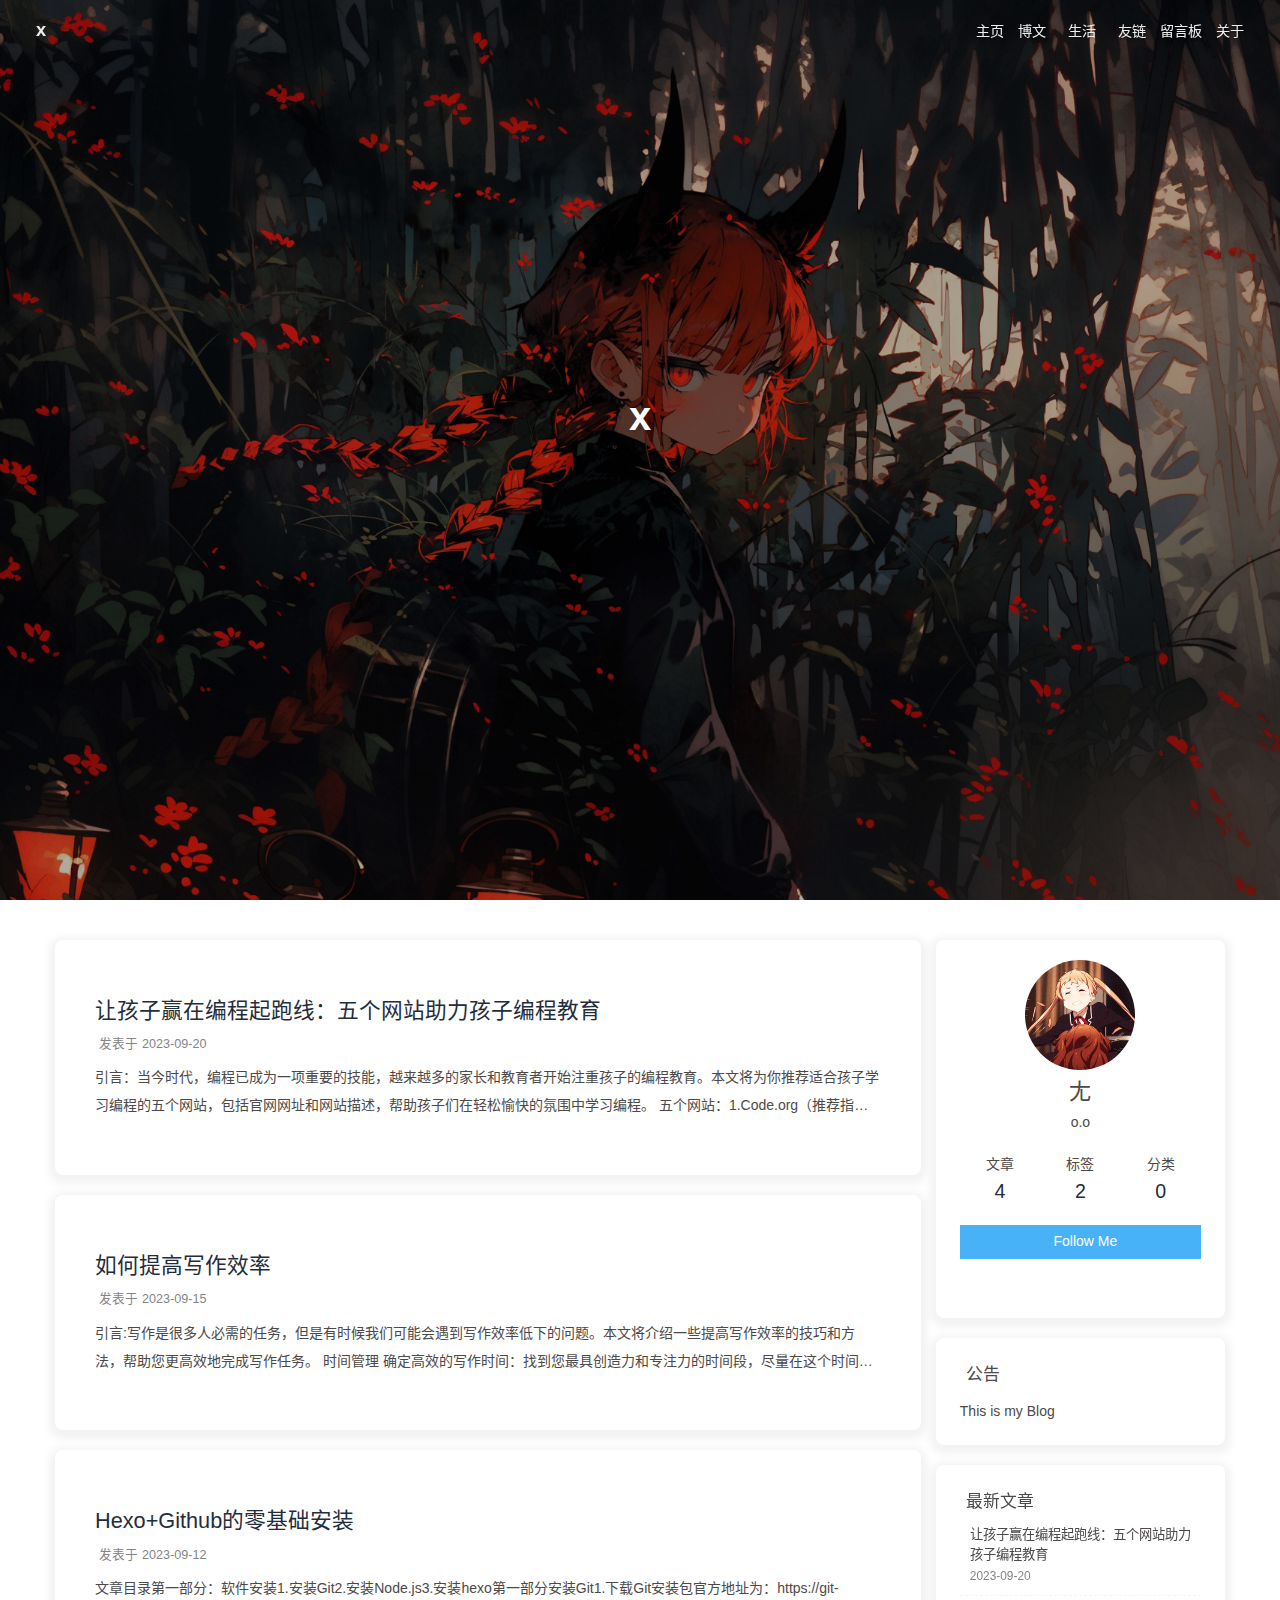
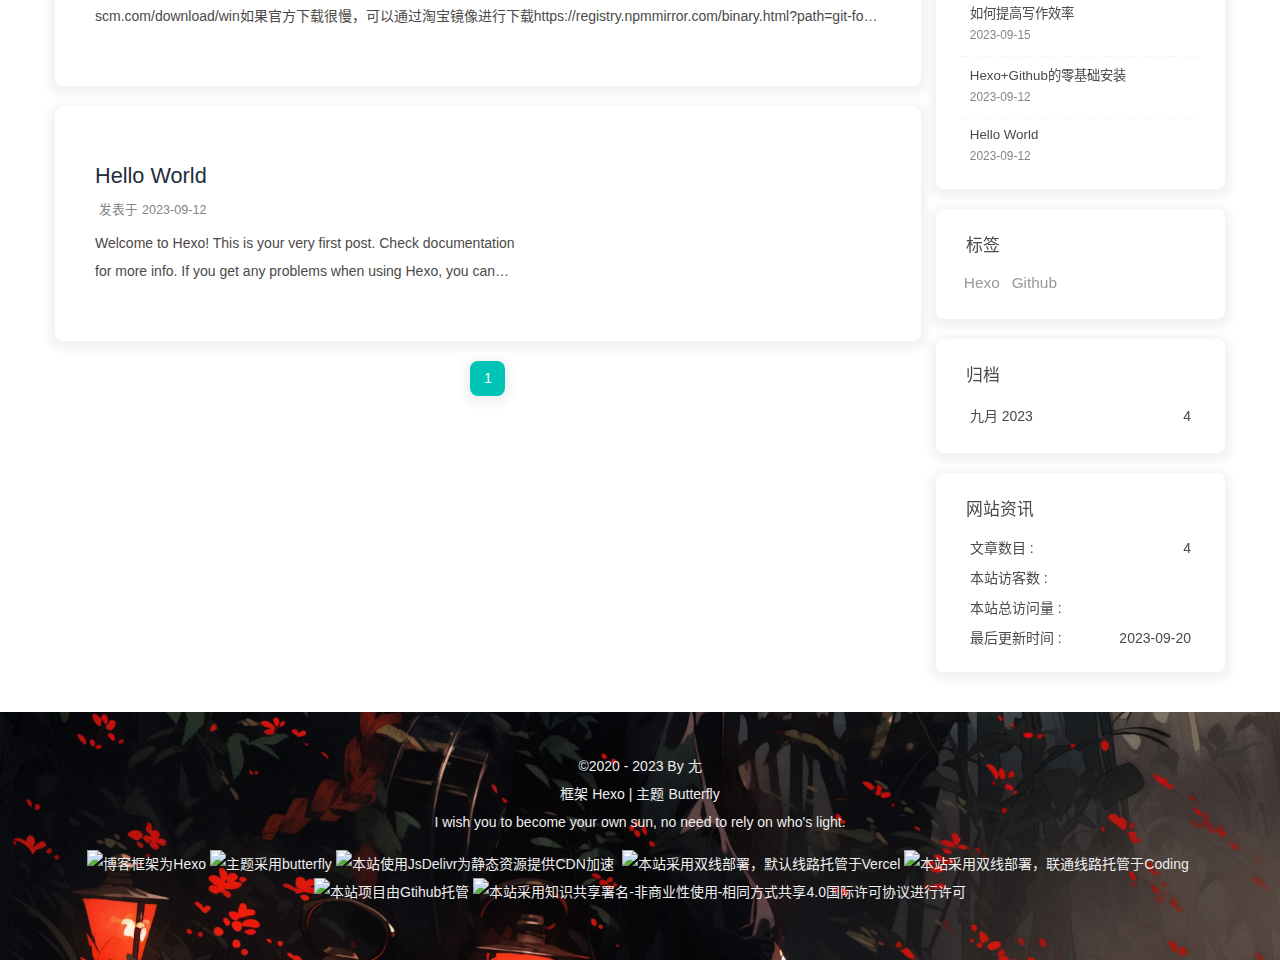
==== commit c05faf15: "Site updated: 2023-09-20 13:34:36" ====
--- a/index.html
+++ b/index.html
@@ -55,7 +55,7 @@
   isHome: true,
   isHighlightShrink: false,
   isToc: false,
-  postUpdate: '2023-09-20 11:57:57'
+  postUpdate: '2023-09-20 13:34:31'
 }</script><noscript><style type="text/css">
   #nav {
     opacity: 1
@@ -160,9 +160,10 @@
     }
     detectApple()
     })(window)</script><link rel="stylesheet" href="/css/shadow.css"><link rel="stylesheet" href="https://cdn.jsdelivr.net/gh/sviptzk/[email protected]/butterfly/css/plugins.min.css"><meta name="generator" content="Hexo 6.3.0"></head><body><div id="web_bg"></div><div id="sidebar"><div id="menu-mask"></div><div id="sidebar-menus"><div class="avatar-img is-center"><img src="/img/2.gif" onerror="onerror=null;src='/img/friend_404.gif'" alt="avatar"/></div><div class="sidebar-site-data site-data is-center"><a href="/archives/"><div class="headline">文章</div><div class="length-num">4</div></a><a href="/tags/"><div class="headline">标签</div><div class="length-num">2</div></a><a href="/categories/"><div class="headline">分类</div><div class="length-num">0</div></a></div><hr class="custom-hr"/><div class="menus_items"><div class="menus_item"><a class="site-page" href="/"><i class="fa-fw fa fa-home"></i><span> 主页</span></a></div><div class="menus_item"><a class="site-page group" href="javascript:void(0);"><i class="fa-fw fa fa-graduation-cap"></i><span> 博文</span><i class="fas fa-chevron-down"></i></a><ul class="menus_item_child"><li><a class="site-page child" href="/%E5%BD%92%E6%A1%A3"><i class="fa-fw /archives/"></i><span> 0</span></a></li><li><a class="site-page child" href="/%E5%88%86%E7%B1%BB"><i class="fa-fw /categories/"></i><span> 1</span></a></li><li><a class="site-page child" href="/%E6%A0%87%E7%AD%BE"><i class="fa-fw /tags/"></i><span> 2</span></a></li></ul></div><div class="menus_item"><a class="site-page group" href="javascript:void(0);"><i class="fa-fw fa fa-diamond"></i><span> 生活</span><i class="fas fa-chevron-down"></i></a><ul class="menus_item_child"><li><a class="site-page child" href="/%E8%AF%B4%E8%AF%B4"><i class="fa-fw /shuoshuo/"></i><span> 0</span></a></li><li><a class="site-page child" href="/%E7%9B%B8%E5%86%8C"><i class="fa-fw /photos/"></i><span> 1</span></a></li></ul></div><div class="menus_item"><a class="site-page" href="/links/"><i class="fa-fw fa fa-link"></i><span> 友链</span></a></div><div class="menus_item"><a class="site-page" href="/comment/"><i class="fa-fw fa fa-paper-plane"></i><span> 留言板</span></a></div><div class="menus_item"><a class="site-page" href="/about/"><i class="fa-fw fa fa-heart"></i><span> 关于</span></a></div></div></div></div><div class="page" id="body-wrap"><header class="full_page" id="page-header" style="background-image: url('/img/1.jpg')"><nav id="nav"><span id="blog-info"><a href="/" title="x"><span class="site-name">x</span></a></span><div id="menus"><div class="menus_items"><div class="menus_item"><a class="site-page" href="/"><i class="fa-fw fa fa-home"></i><span> 主页</span></a></div><div class="menus_item"><a class="site-page group" href="javascript:void(0);"><i class="fa-fw fa fa-graduation-cap"></i><span> 博文</span><i class="fas fa-chevron-down"></i></a><ul class="menus_item_child"><li><a class="site-page child" href="/%E5%BD%92%E6%A1%A3"><i class="fa-fw /archives/"></i><span> 0</span></a></li><li><a class="site-page child" href="/%E5%88%86%E7%B1%BB"><i class="fa-fw /categories/"></i><span> 1</span></a></li><li><a class="site-page child" href="/%E6%A0%87%E7%AD%BE"><i class="fa-fw /tags/"></i><span> 2</span></a></li></ul></div><div class="menus_item"><a class="site-page group" href="javascript:void(0);"><i class="fa-fw fa fa-diamond"></i><span> 生活</span><i class="fas fa-chevron-down"></i></a><ul class="menus_item_child"><li><a class="site-page child" href="/%E8%AF%B4%E8%AF%B4"><i class="fa-fw /shuoshuo/"></i><span> 0</span></a></li><li><a class="site-page child" href="/%E7%9B%B8%E5%86%8C"><i class="fa-fw /photos/"></i><span> 1</span></a></li></ul></div><div class="menus_item"><a class="site-page" href="/links/"><i class="fa-fw fa fa-link"></i><span> 友链</span></a></div><div class="menus_item"><a class="site-page" href="/comment/"><i class="fa-fw fa fa-paper-plane"></i><span> 留言板</span></a></div><div class="menus_item"><a class="site-page" href="/about/"><i class="fa-fw fa fa-heart"></i><span> 关于</span></a></div></div><div id="toggle-menu"><a class="site-page" href="javascript:void(0);"><i class="fas fa-bars fa-fw"></i></a></div></div></nav><div id="site-info"><h1 id="site-title">x</h1><div id="site_social_icons"><a class="social-icon" href="https://github.com/gdyou" target="_blank" title="Github"><i class="fab fa-github"></i></a><a class="social-icon" href="mailto:1973807205@qq.com" target="_blank" title="Email"><i class="fas fa-envelope"></i></a></div></div><div id="scroll-down"><i class="fas fa-angle-down scroll-down-effects"></i></div></header><main class="layout" id="content-inner"><div class="recent-posts" id="recent-posts"><div class="recent-post-item"><div class="recent-post-info no-cover"><a class="article-title" href="/2023/09/20/%E8%AE%A9%E5%AD%A9%E5%AD%90%E8%B5%A2%E5%9C%A8%E7%BC%96%E7%A8%8B%E8%B5%B7%E8%B7%91%E7%BA%BF%EF%BC%9A%E4%BA%94%E4%B8%AA%E7%BD%91%E7%AB%99%E5%8A%A9%E5%8A%9B%E5%AD%A9%E5%AD%90%E7%BC%96%E7%A8%8B%E6%95%99%E8%82%B2/" title="让孩子赢在编程起跑线：五个网站助力孩子编程教育">让孩子赢在编程起跑线：五个网站助力孩子编程教育</a><div class="article-meta-wrap"><span class="post-meta-date"><i class="far fa-calendar-alt"></i><span class="article-meta-label">发表于</span><time datetime="2023-09-20T03:26:06.000Z" title="发表于 2023-09-20 11:26:06">2023-09-20</time></span></div><div class="content">引言：当今时代，编程已成为一项重要的技能，越来越多的家长和教育者开始注重孩子的编程教育。本文将为你推荐适合孩子学习编程的五个网站，包括官网网址和网站描述，帮助孩子们在轻松愉快的氛围中学习编程。
-五个网站：1.Code.org（推荐指数：★★★★☆）官网网址：https://code.org网站描述：Code.org是一个非营利性组织，提供免费的在线编程课程，适合各个年龄阶段的孩子学习编程。该网站与多个知名企业和机构合作，提供了以游戏化学习为主要特色的编程课程，激发孩子们对编程的兴趣。网站详情，如下： 
-2.ScratchJr（推荐指数：★★★★★）官网网址：https://www.scratchjr.org网站描述：ScratchJr是针对年龄在5-7岁的孩子设计的图形化编程应用，帮助他们了解编程的基本概念。该网站提供了丰富的角色、背景、声音等素材，孩子们可以自由组合创作出自己的动画、游戏等作品。网站详情，如下： 
-3.Codecademy（推荐指数：★★★☆☆）官网网址：https://www.codecademy.com网站描述：Codecademy是一个提供在线编程课程的网站，涵 ...</div></div></div><div class="recent-post-item"><div class="recent-post-info no-cover"><a class="article-title" href="/2023/09/15/%E5%A6%82%E4%BD%95%E6%8F%90%E9%AB%98%E5%86%99%E4%BD%9C%E6%95%88%E7%8E%87/" title="如何提高写作效率">如何提高写作效率</a><div class="article-meta-wrap"><span class="post-meta-date"><i class="far fa-calendar-alt"></i><span class="article-meta-label">发表于</span><time datetime="2023-09-15T03:50:58.000Z" title="发表于 2023-09-15 11:50:58">2023-09-15</time></span></div><div class="content">引言:写作是很多人必需的任务，但是有时候我们可能会遇到写作效率低下的问题。本文将介绍一些提高写作效率的技巧和方法，帮助您更高效地完成写作任务。
+五个网站：1.Code.org（推荐指数：★★★★☆）官网网址：https://code.org网站描述：Code.org是一个非营利性组织，提供免费的在线编程课程，适合各个年龄阶段的孩子学习编程。该网站与多个知名企业和机构合作，提供了以游戏化学习为主要特色的编程课程，激发孩子们对编程的兴趣。适宜年龄：6-14岁。网站详情，如下： 
+2.ScratchJr（推荐指数：★★★★★）官网网址：https://www.scratchjr.org网站描述：ScratchJr是针对年龄在5-7岁的孩子设计的图形化编程应用，帮助他们了解编程的基本概念。该网站提供了丰富的角色、背景、声音等素材，孩子们可以自由组合创作出自己的动画、游戏等作品。适宜年龄：5-7岁。网站详情，如下：
+ 
+3.Codecademy（推荐指数：★★★☆☆）官网网址：https://www.codecademy.com网站描述：Code ...</div></div></div><div class="recent-post-item"><div class="recent-post-info no-cover"><a class="article-title" href="/2023/09/15/%E5%A6%82%E4%BD%95%E6%8F%90%E9%AB%98%E5%86%99%E4%BD%9C%E6%95%88%E7%8E%87/" title="如何提高写作效率">如何提高写作效率</a><div class="article-meta-wrap"><span class="post-meta-date"><i class="far fa-calendar-alt"></i><span class="article-meta-label">发表于</span><time datetime="2023-09-15T03:50:58.000Z" title="发表于 2023-09-15 11:50:58">2023-09-15</time></span></div><div class="content">引言:写作是很多人必需的任务，但是有时候我们可能会遇到写作效率低下的问题。本文将介绍一些提高写作效率的技巧和方法，帮助您更高效地完成写作任务。
 时间管理
 确定高效的写作时间：找到您最具创造力和专注力的时间段，尽量在这个时间段内进行写作。
 制定时间表：创建一个写作时间表，明确规划每天或每周的写作时间，并坚持执行。
@@ -207,4 +208,4 @@
 Deploy to remote sites1$ hexo deploy
 
 More info: Deployment
-</div></div></div><nav id="pagination"><div class="pagination"><span class="page-number current">1</span></div></nav></div><div class="aside-content" id="aside-content"><div class="card-widget card-info"><div class="is-center"><div class="avatar-img"><img src="/img/2.gif" onerror="this.onerror=null;this.src='/img/friend_404.gif'" alt="avatar"/></div><div class="author-info__name">尢</div><div class="author-info__description">o.o</div></div><div class="card-info-data site-data is-center"><a href="/archives/"><div class="headline">文章</div><div class="length-num">4</div></a><a href="/tags/"><div class="headline">标签</div><div class="length-num">2</div></a><a href="/categories/"><div class="headline">分类</div><div class="length-num">0</div></a></div><a id="card-info-btn" target="_blank" rel="noopener" href="https://github.com/xxxxxx"><i class="fab fa-github"></i><span>Follow Me</span></a><div class="card-info-social-icons is-center"><a class="social-icon" href="https://github.com/gdyou" target="_blank" title="Github"><i class="fab fa-github"></i></a><a class="social-icon" href="mailto:1973807205@qq.com" target="_blank" title="Email"><i class="fas fa-envelope"></i></a></div></div><div class="card-widget card-announcement"><div class="item-headline"><i class="fas fa-bullhorn fa-shake"></i><span>公告</span></div><div class="announcement_content">This is my Blog</div></div><div class="sticky_layout"><div class="card-widget card-recent-post"><div class="item-headline"><i class="fas fa-history"></i><span>最新文章</span></div><div class="aside-list"><div class="aside-list-item no-cover"><div class="content"><a class="title" href="/2023/09/20/%E8%AE%A9%E5%AD%A9%E5%AD%90%E8%B5%A2%E5%9C%A8%E7%BC%96%E7%A8%8B%E8%B5%B7%E8%B7%91%E7%BA%BF%EF%BC%9A%E4%BA%94%E4%B8%AA%E7%BD%91%E7%AB%99%E5%8A%A9%E5%8A%9B%E5%AD%A9%E5%AD%90%E7%BC%96%E7%A8%8B%E6%95%99%E8%82%B2/" title="让孩子赢在编程起跑线：五个网站助力孩子编程教育">让孩子赢在编程起跑线：五个网站助力孩子编程教育</a><time datetime="2023-09-20T03:26:06.000Z" title="发表于 2023-09-20 11:26:06">2023-09-20</time></div></div><div class="aside-list-item no-cover"><div class="content"><a class="title" href="/2023/09/15/%E5%A6%82%E4%BD%95%E6%8F%90%E9%AB%98%E5%86%99%E4%BD%9C%E6%95%88%E7%8E%87/" title="如何提高写作效率">如何提高写作效率</a><time datetime="2023-09-15T03:50:58.000Z" title="发表于 2023-09-15 11:50:58">2023-09-15</time></div></div><div class="aside-list-item no-cover"><div class="content"><a class="title" href="/2023/09/12/Java%E5%AD%A6%E4%B9%A0/" title="Hexo+Github的零基础安装">Hexo+Github的零基础安装</a><time datetime="2023-09-12T15:02:37.000Z" title="发表于 2023-09-12 23:02:37">2023-09-12</time></div></div><div class="aside-list-item"><div class="content"><a class="title" href="/2023/09/12/hello-world/" title="Hello World">Hello World</a><time datetime="2023-09-12T13:14:47.873Z" title="发表于 2023-09-12 21:14:47">2023-09-12</time></div></div></div></div><div class="card-widget card-tags"><div class="item-headline"><i class="fas fa-tags"></i><span>标签</span></div><div class="card-tag-cloud"><a href="/tags/Github/" style="font-size: 1.1em; color: #999">Github</a> <a href="/tags/Hexo/" style="font-size: 1.1em; color: #999">Hexo</a></div></div><div class="card-widget card-archives"><div class="item-headline"><i class="fas fa-archive"></i><span>归档</span></div><ul class="card-archive-list"><li class="card-archive-list-item"><a class="card-archive-list-link" href="/archives/2023/09/"><span class="card-archive-list-date">九月 2023</span><span class="card-archive-list-count">4</span></a></li></ul></div><div class="card-widget card-webinfo"><div class="item-headline"><i class="fas fa-chart-line"></i><span>网站资讯</span></div><div class="webinfo"><div class="webinfo-item"><div class="item-name">文章数目 :</div><div class="item-count">4</div></div><div class="webinfo-item"><div class="item-name">本站访客数 :</div><div class="item-count" id="busuanzi_value_site_uv"><i class="fa-solid fa-spinner fa-spin"></i></div></div><div class="webinfo-item"><div class="item-name">本站总访问量 :</div><div class="item-count" id="busuanzi_value_site_pv"><i class="fa-solid fa-spinner fa-spin"></i></div></div><div class="webinfo-item"><div class="item-name">最后更新时间 :</div><div class="item-count" id="last-push-date" data-lastPushDate="2023-09-20T03:57:57.595Z"><i class="fa-solid fa-spinner fa-spin"></i></div></div></div></div></div></div></main><footer id="footer" style="background-image: url('/img/1.jpg')"><div id="footer-wrap"><div class="copyright">&copy;2020 - 2023 By 尢</div><div class="framework-info"><span>框架 </span><a target="_blank" rel="noopener" href="https://hexo.io">Hexo</a><span class="footer-separator">|</span><span>主题 </span><a target="_blank" rel="noopener" href="https://github.com/jerryc127/hexo-theme-butterfly">Butterfly</a></div><div class="footer_custom_text">I wish you to become your own sun, no need to rely on who's light.<p><a target="_blank" href="https://hexo.io/"><img src="https://img.shields.io/badge/Frame-Hexo-blue?style=flat&logo=hexo" title="博客框架为Hexo"></a>&nbsp;<a target="_blank" href="https://butterfly.js.org/"><img src="https://img.shields.io/badge/Theme-Butterfly-6513df?style=flat&logo=bitdefender" title="主题采用butterfly"></a>&nbsp;<a target="_blank" href="https://www.jsdelivr.com/"><img src="https://img.shields.io/badge/CDN-jsDelivr-orange?style=flat&logo=jsDelivr" title="本站使用JsDelivr为静态资源提供CDN加速"></a> &nbsp;<a target="_blank" href="https://vercel.com/ "><img src="https://img.shields.io/badge/Hosted-Vervel-brightgreen?style=flat&logo=Vercel" title="本站采用双线部署，默认线路托管于Vercel"></a>&nbsp;<a target="_blank" href="https://vercel.com/ "><img src="https://img.shields.io/badge/Hosted-Coding-0cedbe?style=flat&logo=Codio" title="本站采用双线部署，联通线路托管于Coding"></a>&nbsp;<a target="_blank" href="https://github.com/"><img src="https://img.shields.io/badge/Source-Github-d021d6?style=flat&logo=GitHub" title="本站项目由Gtihub托管"></a>&nbsp;<a target="_blank" href="http://creativecommons.org/licenses/by-nc-sa/4.0/"><img src="https://img.shields.io/badge/Copyright-BY--NC--SA%204.0-d42328?style=flat&logo=Claris" title="本站采用知识共享署名-非商业性使用-相同方式共享4.0国际许可协议进行许可"></a></p></div></div></footer></div><div id="rightside"><div id="rightside-config-hide"><button id="darkmode" type="button" title="浅色和深色模式转换"><i class="fas fa-adjust"></i></button><button id="hide-aside-btn" type="button" title="单栏和双栏切换"><i class="fas fa-arrows-alt-h"></i></button></div><div id="rightside-config-show"><button id="rightside_config" type="button" title="设置"><i class="fas fa-cog fa-spin"></i></button><button id="go-up" type="button" title="回到顶部"><span class="scroll-percent"></span><i class="fas fa-arrow-up"></i></button></div></div><div><script src="/js/utils.js"></script><script src="/js/main.js"></script><script src="https://cdn.jsdelivr.net/npm/@fancyapps/ui/dist/fancybox/fancybox.umd.min.js"></script><div class="js-pjax"></div><script src="/js/shadow.js"></script><script src="https://myhkw.cn/player/js/player.js" id="myhk" key="159611061656" m="1"></script><script id="click-heart" src="https://cdn.jsdelivr.net/npm/butterfly-extsrc/dist/click-heart.min.js" async="async" mobile="true"></script><script async data-pjax src="//busuanzi.ibruce.info/busuanzi/2.3/busuanzi.pure.mini.js"></script></div></body></html>+</div></div></div><nav id="pagination"><div class="pagination"><span class="page-number current">1</span></div></nav></div><div class="aside-content" id="aside-content"><div class="card-widget card-info"><div class="is-center"><div class="avatar-img"><img src="/img/2.gif" onerror="this.onerror=null;this.src='/img/friend_404.gif'" alt="avatar"/></div><div class="author-info__name">尢</div><div class="author-info__description">o.o</div></div><div class="card-info-data site-data is-center"><a href="/archives/"><div class="headline">文章</div><div class="length-num">4</div></a><a href="/tags/"><div class="headline">标签</div><div class="length-num">2</div></a><a href="/categories/"><div class="headline">分类</div><div class="length-num">0</div></a></div><a id="card-info-btn" target="_blank" rel="noopener" href="https://github.com/xxxxxx"><i class="fab fa-github"></i><span>Follow Me</span></a><div class="card-info-social-icons is-center"><a class="social-icon" href="https://github.com/gdyou" target="_blank" title="Github"><i class="fab fa-github"></i></a><a class="social-icon" href="mailto:1973807205@qq.com" target="_blank" title="Email"><i class="fas fa-envelope"></i></a></div></div><div class="card-widget card-announcement"><div class="item-headline"><i class="fas fa-bullhorn fa-shake"></i><span>公告</span></div><div class="announcement_content">This is my Blog</div></div><div class="sticky_layout"><div class="card-widget card-recent-post"><div class="item-headline"><i class="fas fa-history"></i><span>最新文章</span></div><div class="aside-list"><div class="aside-list-item no-cover"><div class="content"><a class="title" href="/2023/09/20/%E8%AE%A9%E5%AD%A9%E5%AD%90%E8%B5%A2%E5%9C%A8%E7%BC%96%E7%A8%8B%E8%B5%B7%E8%B7%91%E7%BA%BF%EF%BC%9A%E4%BA%94%E4%B8%AA%E7%BD%91%E7%AB%99%E5%8A%A9%E5%8A%9B%E5%AD%A9%E5%AD%90%E7%BC%96%E7%A8%8B%E6%95%99%E8%82%B2/" title="让孩子赢在编程起跑线：五个网站助力孩子编程教育">让孩子赢在编程起跑线：五个网站助力孩子编程教育</a><time datetime="2023-09-20T03:26:06.000Z" title="发表于 2023-09-20 11:26:06">2023-09-20</time></div></div><div class="aside-list-item no-cover"><div class="content"><a class="title" href="/2023/09/15/%E5%A6%82%E4%BD%95%E6%8F%90%E9%AB%98%E5%86%99%E4%BD%9C%E6%95%88%E7%8E%87/" title="如何提高写作效率">如何提高写作效率</a><time datetime="2023-09-15T03:50:58.000Z" title="发表于 2023-09-15 11:50:58">2023-09-15</time></div></div><div class="aside-list-item no-cover"><div class="content"><a class="title" href="/2023/09/12/Java%E5%AD%A6%E4%B9%A0/" title="Hexo+Github的零基础安装">Hexo+Github的零基础安装</a><time datetime="2023-09-12T15:02:37.000Z" title="发表于 2023-09-12 23:02:37">2023-09-12</time></div></div><div class="aside-list-item"><div class="content"><a class="title" href="/2023/09/12/hello-world/" title="Hello World">Hello World</a><time datetime="2023-09-12T13:14:47.873Z" title="发表于 2023-09-12 21:14:47">2023-09-12</time></div></div></div></div><div class="card-widget card-tags"><div class="item-headline"><i class="fas fa-tags"></i><span>标签</span></div><div class="card-tag-cloud"><a href="/tags/Hexo/" style="font-size: 1.1em; color: #999">Hexo</a> <a href="/tags/Github/" style="font-size: 1.1em; color: #999">Github</a></div></div><div class="card-widget card-archives"><div class="item-headline"><i class="fas fa-archive"></i><span>归档</span></div><ul class="card-archive-list"><li class="card-archive-list-item"><a class="card-archive-list-link" href="/archives/2023/09/"><span class="card-archive-list-date">九月 2023</span><span class="card-archive-list-count">4</span></a></li></ul></div><div class="card-widget card-webinfo"><div class="item-headline"><i class="fas fa-chart-line"></i><span>网站资讯</span></div><div class="webinfo"><div class="webinfo-item"><div class="item-name">文章数目 :</div><div class="item-count">4</div></div><div class="webinfo-item"><div class="item-name">本站访客数 :</div><div class="item-count" id="busuanzi_value_site_uv"><i class="fa-solid fa-spinner fa-spin"></i></div></div><div class="webinfo-item"><div class="item-name">本站总访问量 :</div><div class="item-count" id="busuanzi_value_site_pv"><i class="fa-solid fa-spinner fa-spin"></i></div></div><div class="webinfo-item"><div class="item-name">最后更新时间 :</div><div class="item-count" id="last-push-date" data-lastPushDate="2023-09-20T05:34:31.757Z"><i class="fa-solid fa-spinner fa-spin"></i></div></div></div></div></div></div></main><footer id="footer" style="background-image: url('/img/1.jpg')"><div id="footer-wrap"><div class="copyright">&copy;2020 - 2023 By 尢</div><div class="framework-info"><span>框架 </span><a target="_blank" rel="noopener" href="https://hexo.io">Hexo</a><span class="footer-separator">|</span><span>主题 </span><a target="_blank" rel="noopener" href="https://github.com/jerryc127/hexo-theme-butterfly">Butterfly</a></div><div class="footer_custom_text">I wish you to become your own sun, no need to rely on who's light.<p><a target="_blank" href="https://hexo.io/"><img src="https://img.shields.io/badge/Frame-Hexo-blue?style=flat&logo=hexo" title="博客框架为Hexo"></a>&nbsp;<a target="_blank" href="https://butterfly.js.org/"><img src="https://img.shields.io/badge/Theme-Butterfly-6513df?style=flat&logo=bitdefender" title="主题采用butterfly"></a>&nbsp;<a target="_blank" href="https://www.jsdelivr.com/"><img src="https://img.shields.io/badge/CDN-jsDelivr-orange?style=flat&logo=jsDelivr" title="本站使用JsDelivr为静态资源提供CDN加速"></a> &nbsp;<a target="_blank" href="https://vercel.com/ "><img src="https://img.shields.io/badge/Hosted-Vervel-brightgreen?style=flat&logo=Vercel" title="本站采用双线部署，默认线路托管于Vercel"></a>&nbsp;<a target="_blank" href="https://vercel.com/ "><img src="https://img.shields.io/badge/Hosted-Coding-0cedbe?style=flat&logo=Codio" title="本站采用双线部署，联通线路托管于Coding"></a>&nbsp;<a target="_blank" href="https://github.com/"><img src="https://img.shields.io/badge/Source-Github-d021d6?style=flat&logo=GitHub" title="本站项目由Gtihub托管"></a>&nbsp;<a target="_blank" href="http://creativecommons.org/licenses/by-nc-sa/4.0/"><img src="https://img.shields.io/badge/Copyright-BY--NC--SA%204.0-d42328?style=flat&logo=Claris" title="本站采用知识共享署名-非商业性使用-相同方式共享4.0国际许可协议进行许可"></a></p></div></div></footer></div><div id="rightside"><div id="rightside-config-hide"><button id="darkmode" type="button" title="浅色和深色模式转换"><i class="fas fa-adjust"></i></button><button id="hide-aside-btn" type="button" title="单栏和双栏切换"><i class="fas fa-arrows-alt-h"></i></button></div><div id="rightside-config-show"><button id="rightside_config" type="button" title="设置"><i class="fas fa-cog fa-spin"></i></button><button id="go-up" type="button" title="回到顶部"><span class="scroll-percent"></span><i class="fas fa-arrow-up"></i></button></div></div><div><script src="/js/utils.js"></script><script src="/js/main.js"></script><script src="https://cdn.jsdelivr.net/npm/@fancyapps/ui/dist/fancybox/fancybox.umd.min.js"></script><div class="js-pjax"></div><script src="/js/shadow.js"></script><script src="https://myhkw.cn/player/js/player.js" id="myhk" key="159611061656" m="1"></script><script id="click-heart" src="https://cdn.jsdelivr.net/npm/butterfly-extsrc/dist/click-heart.min.js" async="async" mobile="true"></script><script async data-pjax src="//busuanzi.ibruce.info/busuanzi/2.3/busuanzi.pure.mini.js"></script></div></body></html>